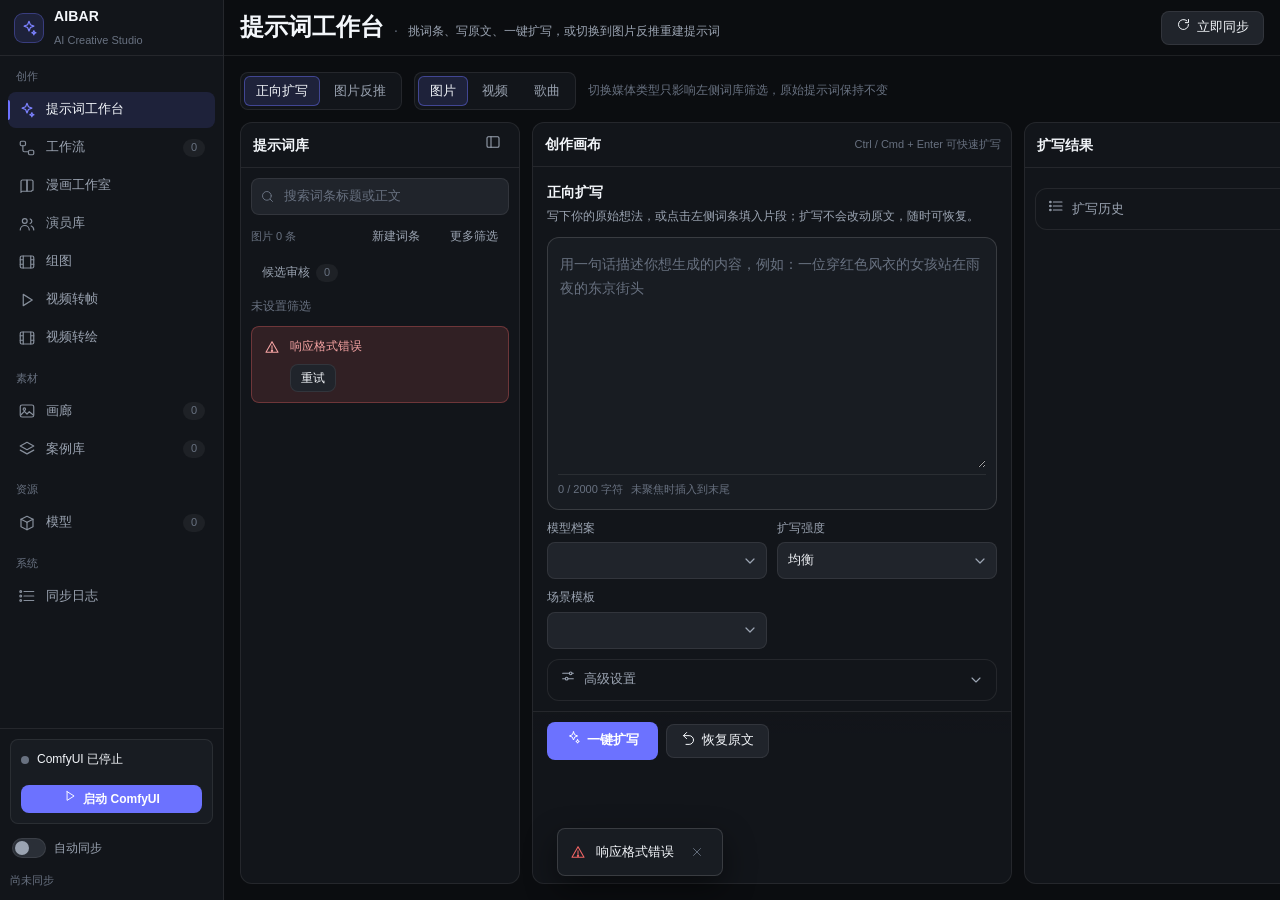
==== static/index.html @ 6382dc85 "初始化 AIBARUP 版本库 Flask + SQLite + 原生前端（无构建步骤）的本地 AI 工作流站点。 含 M1-M4 同步、M6/M7 提示词库、M9-M11 图片反推、M12 漫画工作" ====
<!DOCTYPE html>
<html lang="zh-CN">
<head>
  <meta charset="utf-8">
  <meta name="viewport" content="width=device-width, initial-scale=1, viewport-fit=cover">
  <meta name="color-scheme" content="dark">
  <meta name="description" content="AIBAR · 本地 AI 创作中枢：提示词工作台、图片反推、工作流与画廊归档。">
  <title>提示词工作台 · AIBAR</title>
  <link rel="stylesheet" href="/static/css/tokens.css">
  <link rel="stylesheet" href="/static/css/base.css">
  <link rel="stylesheet" href="/static/css/components.css">
  <link rel="stylesheet" href="/static/css/layout.css">
  <link rel="stylesheet" href="/static/css/pages.css">
</head>
<body>
<a class="skip-link" href="#workspace">跳到主内容</a>

<div class="app">
  <!-- ============================================================
       左侧导航（224px，固定、占满高度）
       ============================================================ -->
  <aside class="sidebar" id="sidebar" aria-label="主导航">
    <div class="sidebar-brand">
      <span class="brand-mark" data-icon="sparkles" data-icon-size="18"></span>
      <span>
        <span class="brand-name">AIBAR</span><br>
        <span class="brand-sub">AI Creative Studio</span>
      </span>
    </div>

    <nav class="sidebar-nav" aria-label="页面导航">
      <div class="nav-group">
        <div class="nav-group-title" id="nav-group-create">创作</div>
        <div class="nav-group-items" role="list" aria-labelledby="nav-group-create">
          <button type="button" class="nav-item" data-tab="studio">
            <span class="nav-icon" data-icon="sparkles" data-icon-size="18"></span>
            <span class="nav-label">提示词工作台</span>
          </button>
          <button type="button" class="nav-item" data-tab="workflows">
            <span class="nav-icon" data-icon="workflow" data-icon-size="18"></span>
            <span class="nav-label">工作流</span>
            <span class="badge badge-count">0</span>
          </button>
          <button type="button" class="nav-item" data-tab="comic">
            <span class="nav-icon" data-icon="book" data-icon-size="18"></span>
            <span class="nav-label">漫画工作室</span>
          </button>
          <button type="button" class="nav-item" data-tab="actors">
            <span class="nav-icon" data-icon="users" data-icon-size="18"></span>
            <span class="nav-label">演员库</span>
          </button>
          <button type="button" class="nav-item" data-tab="groups">
            <span class="nav-icon" data-icon="film" data-icon-size="18"></span>
            <span class="nav-label">组图</span>
          </button>
          <button type="button" class="nav-item" data-tab="video">
            <span class="nav-icon" data-icon="play" data-icon-size="18"></span>
            <span class="nav-label">视频转帧</span>
          </button>
          <button type="button" class="nav-item" data-tab="videopaint">
            <span class="nav-icon" data-icon="film" data-icon-size="18"></span>
            <span class="nav-label">视频转绘</span>
          </button>
        </div>
      </div>

      <div class="nav-group">
        <div class="nav-group-title" id="nav-group-assets">素材</div>
        <div class="nav-group-items" role="list" aria-labelledby="nav-group-assets">
          <button type="button" class="nav-item" data-tab="gallery">
            <span class="nav-icon" data-icon="image" data-icon-size="18"></span>
            <span class="nav-label">画廊</span>
            <span class="badge badge-count">0</span>
          </button>
          <button type="button" class="nav-item" data-tab="cases">
            <span class="nav-icon" data-icon="layers" data-icon-size="18"></span>
            <span class="nav-label">案例库</span>
            <span class="badge badge-count">0</span>
          </button>
        </div>
      </div>

      <div class="nav-group">
        <div class="nav-group-title" id="nav-group-res">资源</div>
        <div class="nav-group-items" role="list" aria-labelledby="nav-group-res">
          <button type="button" class="nav-item" data-tab="models">
            <span class="nav-icon" data-icon="cube" data-icon-size="18"></span>
            <span class="nav-label">模型</span>
            <span class="badge badge-count">0</span>
          </button>
        </div>
      </div>

      <div class="nav-group">
        <div class="nav-group-title" id="nav-group-sys">系统</div>
        <div class="nav-group-items" role="list" aria-labelledby="nav-group-sys">
          <button type="button" class="nav-item" data-tab="logs">
            <span class="nav-icon" data-icon="list" data-icon-size="18"></span>
            <span class="nav-label">同步日志</span>
          </button>
        </div>
      </div>
    </nav>

    <div class="sidebar-foot">
      <div class="comfy-card">
        <div class="comfy-row">
          <span id="comfy-dot" class="status-dot is-off" aria-hidden="true"></span>
          <span id="comfy-text" class="status-text">ComfyUI 已停止</span>
        </div>
        <div id="comfy-host" class="text-tertiary"></div>
        <button id="btn-comfy-start" type="button" class="btn btn-primary btn-block btn-sm comfy-start">
          <span data-icon="play" data-icon-size="14"></span><span>启动 ComfyUI</span>
        </button>
      </div>
      <div class="sync-row">
        <label class="switch">
          <input id="auto-sync" type="checkbox">
          <span class="switch-track" aria-hidden="true"></span>
          <span>自动同步</span>
        </label>
      </div>
      <div id="last-sync" class="sync-meta">尚未同步</div>
    </div>
  </aside>

  <div class="sidebar-scrim" id="sidebar-scrim" aria-hidden="true"></div>

  <!-- ============================================================
       主区：顶部上下文栏 + 工作区
       ============================================================ -->
  <div class="app-main">
    <header class="topbar">
      <button id="btn-nav-toggle" type="button" class="icon-btn topbar-menu" aria-label="打开导航" aria-expanded="false" aria-controls="sidebar">
        <span data-icon="menu" data-icon-size="18"></span>
      </button>
      <div class="topbar-text">
        <h1 class="topbar-title" id="page-title">提示词工作台</h1>
        <span class="topbar-sep" aria-hidden="true">·</span>
        <p class="topbar-desc" id="page-desc">挑词条、写原文、一键扩写，或切换到图片反推重建提示词</p>
      </div>
      <div class="topbar-actions">
        <div id="topbar-actions" class="topbar-actions"></div>
        <button id="btn-sync-now" type="button" class="btn btn-secondary">
          <span data-icon="refresh" data-icon-size="15"></span><span class="btn-label">立即同步</span>
        </button>
      </div>
    </header>

    <main class="workspace" id="workspace">

      <!-- ========================================================
           提示词工作台（M8.5 / M9.3）
           ======================================================== -->
      <section class="panel" data-panel="studio" aria-label="提示词工作台">
        <div class="panel-inner">
          <div class="studio">
            <div class="studio-top">
              <div class="seg" id="seg-mode" role="tablist" aria-label="创作模式">
                <button type="button" class="seg-opt is-active" data-mode="expand" role="tab" aria-checked="true">正向扩写</button>
                <button type="button" class="seg-opt" data-mode="reverse" role="tab" aria-checked="false">图片反推</button>
              </div>
              <div class="seg" id="seg-media" role="tablist" aria-label="媒体类型">
                <button type="button" class="seg-opt is-active" data-media="image" role="tab" aria-checked="true">图片</button>
                <button type="button" class="seg-opt" data-media="video" role="tab" aria-checked="false">视频</button>
                <button type="button" class="seg-opt" data-media="music" role="tab" aria-checked="false">歌曲</button>
              </div>
              <span class="studio-hint">切换媒体类型只影响左侧词库筛选，原始提示词保持不变</span>
              <span class="spacer"></span>
              <div class="studio-access">
                <button id="btn-open-library" type="button" class="btn btn-secondary btn-sm access-library">
                  <span data-icon="panelLeft" data-icon-size="14"></span><span>词库</span>
                </button>
                <button id="btn-open-result" type="button" class="btn btn-secondary btn-sm access-result">
                  <span data-icon="panelRight" data-icon-size="14"></span><span>结果</span>
                </button>
              </div>
            </div>

            <div class="studio-body" id="studio-body">

              <!-- ------------------------------------------------ 左：提示词库 -->
              <aside class="studio-col studio-lib" id="studio-lib" aria-label="提示词库">
                <div class="col-head">
                  <span class="col-title">提示词库</span>
                  <span class="grow"></span>
                  <button id="btn-lib-collapse" type="button" class="icon-btn" aria-label="折叠词库" aria-expanded="true" aria-controls="studio-lib">
                    <span data-icon="panelLeft" data-icon-size="16"></span>
                  </button>
                  <button id="btn-lib-close" type="button" class="icon-btn rail-close" aria-label="关闭词库抽屉">
                    <span data-icon="close" data-icon-size="16"></span>
                  </button>
                </div>
                <div class="rail">
                  <button id="btn-lib-expand" type="button" class="icon-btn" aria-label="展开词库">
                    <span data-icon="panelLeft" data-icon-size="16"></span>
                  </button>
                  <span class="rail-text">提示词库</span>
                </div>
                <div class="col-body">
                  <div id="lib-view-main" class="view">
                    <div class="lib-search-row">
                      <div class="search">
                        <span class="search-icon" data-icon="search" data-icon-size="15"></span>
                        <input id="lib-search" class="input" type="search" placeholder="搜索词条标题或正文" aria-label="搜索提示词词条">
                      </div>
                      <div class="lib-meta-row">
                        <span id="lib-count" class="col-sub">图片 0 条</span>
                        <span class="grow"></span>
                        <button id="btn-lib-new" type="button" class="btn btn-ghost btn-sm" aria-label="新建词条">新建词条</button>
                        <button id="lib-filters-toggle" type="button" class="btn btn-ghost btn-sm" aria-expanded="false" aria-controls="lib-filters-panel">更多筛选</button>
                        <button id="btn-candidates" type="button" class="btn btn-ghost btn-sm">
                          <span>候选审核</span><span id="lib-candidate-count" class="badge badge-count">0</span>
                        </button>
                      </div>
                    </div>

                    <div id="lib-chips" class="chip-row"></div>

                    <div id="lib-filters-panel" class="filter-grid" hidden>
                      <label class="field">
                        <span class="field-label">维度</span>
                        <select id="lib-f-dimension" class="select"></select>
                      </label>
                      <label class="field">
                        <span class="field-label">子类</span>
                        <select id="lib-f-subcategory" class="select"></select>
                      </label>
                      <label class="field">
                        <span class="field-label">模型档案</span>
                        <select id="lib-f-profile" class="select"></select>
                      </label>
                      <label class="field">
                        <span class="field-label">排序</span>
                        <select id="lib-f-sort" class="select"></select>
                      </label>
                      <label class="field">
                        <span class="field-label">来源</span>
                        <select id="lib-f-source" class="select"></select>
                      </label>
                      <label class="field">
                        <span class="field-label">标签</span>
                        <select id="lib-f-tag" class="select"></select>
                      </label>
                      <label class="switch">
                        <input id="lib-favorite" type="checkbox">
                        <span class="switch-track" aria-hidden="true"></span>
                        <span>仅看收藏</span>
                      </label>
                    </div>

                    <div id="lib-list" class="entry-list"></div>
                    <div id="lib-pager" class="pager"></div>
                  </div>

                  <div id="lib-view-candidates" class="view" hidden>
                    <div class="lib-meta-row">
                      <button id="btn-cand-back" type="button" class="btn btn-ghost btn-sm">返回词库</button>
                      <span class="col-sub">待确认候选片段，可批准入库或拒绝</span>
                    </div>
                    <div id="lib-cand-list" class="entry-list"></div>
                    <div id="lib-cand-pager" class="pager"></div>
                  </div>
                </div>
              </aside>

              <!-- ------------------------------------------------ 中：创作画布 -->
              <div class="studio-canvas">
                <div class="col-head">
                  <span class="col-title">创作画布</span>
                  <span class="grow"></span>
                  <span class="col-sub">Ctrl / Cmd + Enter 可快速扩写</span>
                </div>
                <div class="canvas-body">

                  <!-- 正向扩写 -->
                  <div id="view-expand" class="view">
                    <div class="canvas-guide">
                      <span class="guide-title">正向扩写</span>
                      <span class="guide-desc">写下你的原始想法，或点击左侧词条填入片段；扩写不会改动原文，随时可恢复。</span>
                    </div>

                    <div class="prompt-canvas" id="prompt-canvas">
                      <label class="sr-only" for="prompt-input">原始提示词</label>
                      <textarea id="prompt-input" class="textarea" rows="8" maxlength="2000"
                        placeholder="用一句话描述你想生成的内容，例如：一位穿红色风衣的女孩站在雨夜的东京街头"></textarea>
                      <div class="canvas-meta">
                        <span id="prompt-count">0 / 2000 字符</span>
                        <span id="prompt-caret">未聚焦时插入到末尾</span>
                        <span class="grow"></span>
                      </div>
                    </div>

                    <div class="options-basic">
                      <label class="field">
                        <span class="field-label">模型档案</span>
                        <select id="opt-profile" class="select"></select>
                      </label>
                      <label class="field">
                        <span class="field-label">扩写强度</span>
                        <select id="opt-intensity" class="select"></select>
                      </label>
                      <label class="field">
                        <span class="field-label">场景模板</span>
                        <select id="opt-template" class="select"></select>
                      </label>
                    </div>

                    <div class="disclosure">
                      <button id="adv-toggle" type="button" class="disclosure-trigger" aria-expanded="false" aria-controls="adv-panel">
                        <span data-icon="sliders" data-icon-size="16"></span>
                        <span>高级设置</span>
                        <span class="caret" data-icon="chevronDown" data-icon-size="16"></span>
                      </button>
                      <div id="adv-panel" class="disclosure-body" hidden>
                        <label class="field">
                          <span class="field-label">目标工作流</span>
                          <select id="opt-workflow" class="select"></select>
                        </label>
                        <p class="text-tertiary">目标工作流只用于「应用到工作流模板」，不参与扩写计算。</p>
                      </div>
                    </div>

                    <div class="action-bar">
                      <button id="btn-expand" type="button" class="btn btn-primary">
                        <span data-icon="sparkles" data-icon-size="15"></span><span>一键扩写</span>
                      </button>
                      <button id="btn-restore" type="button" class="btn btn-secondary">
                        <span data-icon="undo" data-icon-size="15"></span><span>恢复原文</span>
                      </button>
                      <span class="grow"></span>
                      <span id="context-actions" class="result-actions" hidden>
                        <button id="btn-apply-workflow" type="button" class="btn btn-ghost btn-sm">应用到工作流模板</button>
                        <button id="btn-launch" type="button" class="btn btn-ghost btn-sm">使用此提示词启动</button>
                        <button id="btn-save-history" type="button" class="btn btn-ghost btn-sm">保存历史</button>
                      </span>
                    </div>
                  </div>

                  <!-- 图片反推（M9.3） -->
                  <div id="view-reverse" class="view" hidden>
                    <div class="rev-steps seg" id="rev-steps" role="tablist" aria-label="反推步骤">
                      <button type="button" class="seg-opt is-active" data-step="source" role="tab" aria-selected="true">图片</button>
                      <button type="button" class="seg-opt" data-step="settings" role="tab" aria-selected="false">设置</button>
                      <button type="button" class="seg-opt" data-step="result" role="tab" aria-selected="false">结果</button>
                    </div>

                    <div class="reverse">
                      <section class="reverse-col" id="rev-col-source" aria-label="素材与预览">
                        <div class="col-head">
                          <span class="col-title">素材与预览</span>
                          <span class="grow"></span>
                          <button id="btn-rev-clear" type="button" class="btn btn-ghost btn-sm" hidden>更换图片</button>
                        </div>
                        <div class="col-body">
                          <div id="rev-drop" class="rev-drop" tabindex="0" role="button" aria-label="选择或拖入待反推的图片">
                            <span data-icon="upload" data-icon-size="20"></span>
                            <span>把图片拖到这里</span>
                            <span class="text-tertiary">支持 png / jpg / webp，单张 ≤ 20MB</span>
                            <div class="rev-drop-actions">
                              <button id="btn-rev-choose" type="button" class="btn btn-secondary btn-sm">选择图片</button>
                              <button id="btn-rev-paste" type="button" class="btn btn-ghost btn-sm">粘贴图片</button>
                            </div>
                            <input id="rev-file" class="sr-only" type="file" accept="image/png,image/jpeg,image/webp">
                          </div>
                          <div id="rev-preview-wrap" class="rev-preview" hidden>
                            <img id="rev-preview" class="rev-preview-img" alt="待反推图片预览">
                            <dl id="rev-meta" class="rev-meta"></dl>
                            <div id="rev-source-note" class="callout callout-info"></div>
                          </div>
                        </div>
                      </section>

                      <section class="reverse-col" id="rev-col-settings" aria-label="分析设置">
                        <div class="col-head">
                          <span class="col-title">分析设置</span>
                        </div>
                        <div class="col-body">
                          <div class="filter-grid">
                            <label class="field">
                              <span class="field-label">分析来源</span>
                              <select id="rev-source-mode" class="select"></select>
                            </label>
                            <label class="field">
                              <span class="field-label">目标模型档案</span>
                              <select id="rev-profile" class="select"></select>
                            </label>
                            <label class="field">
                              <span class="field-label">分析精度</span>
                              <select id="rev-precision" class="select"></select>
                            </label>
                            <label class="field">
                              <span class="field-label">视觉 Provider</span>
                              <select id="rev-provider" class="select"></select>
                            </label>
                            <div class="control-row">
                              <button id="btn-manage-providers" type="button" class="btn btn-secondary btn-sm">
                                <span data-icon="cpu" data-icon-size="14"></span><span>管理 Provider</span>
                              </button>
                            </div>
                            <div id="rev-provider-note" class="callout callout-info"></div>
                          </div>
                          <div class="control-row">
                            <button id="btn-reverse-run" type="button" class="btn btn-primary" disabled>
                              <span data-icon="eye" data-icon-size="15"></span><span>开始反推</span>
                            </button>
                            <button id="btn-reverse-cancel" type="button" class="btn btn-secondary" hidden>取消</button>
                          </div>
                          <div id="rev-stages" class="stage-list" aria-label="分析阶段"></div>
                          <div id="rev-status" class="text-meta text-secondary" role="status" aria-live="polite"></div>
                        </div>
                      </section>

                      <section class="reverse-col reverse-col-results" id="rev-col-results" aria-label="结构化结果">
                        <div class="col-head">
                          <span class="col-title">结构化结果</span>
                        </div>
                        <div class="col-body">
                          <div id="rev-result-meta" class="rev-result-meta"></div>
                          <div id="rev-warnings"></div>
                          <div id="rev-sections" class="entry-list"></div>
                          <div class="rev-actions">
                            <button id="btn-rev-fill" type="button" class="btn btn-secondary btn-sm" disabled>填入原始提示词</button>
                            <button id="btn-rev-expand" type="button" class="btn btn-secondary btn-sm" disabled>继续扩写</button>
                            <button id="btn-rev-copy-pos" type="button" class="btn btn-ghost btn-sm" disabled>复制正向</button>
                            <button id="btn-rev-copy-neg" type="button" class="btn btn-ghost btn-sm" disabled>复制负向</button>
                            <button id="btn-rev-save" type="button" class="btn btn-ghost btn-sm" disabled>保存反推记录</button>
                          </div>
                          <div class="result-block">
                            <div class="result-block-head">
                              <span>反推历史</span>
                              <span class="grow"></span>
                              <button id="btn-rev-history-refresh" type="button" class="btn btn-ghost btn-sm">刷新</button>
                            </div>
                            <div id="rev-history-list" class="entry-list"></div>
                          </div>
                        </div>
                      </section>
                    </div>
                  </div>

                </div>
              </div>

              <!-- ------------------------------------------------ 右：扩写结果 -->
              <aside class="studio-col studio-result" id="studio-result" aria-label="扩写结果">
                <div class="col-head">
                  <span class="col-title">扩写结果</span>
                  <span class="grow"></span>
                  <button id="btn-result-collapse" type="button" class="icon-btn" aria-label="折叠结果区" aria-expanded="true" aria-controls="studio-result">
                    <span data-icon="panelRight" data-icon-size="16"></span>
                  </button>
                  <button id="btn-result-close" type="button" class="icon-btn rail-close" aria-label="关闭结果抽屉">
                    <span data-icon="close" data-icon-size="16"></span>
                  </button>
                </div>
                <div class="rail">
                  <button id="btn-result-expand" type="button" class="icon-btn" aria-label="展开结果区">
                    <span data-icon="panelRight" data-icon-size="16"></span>
                  </button>
                  <span class="rail-text">扩写结果</span>
                </div>
                <div class="col-body">
                  <div id="result-body" class="view"></div>
                  <div class="disclosure">
                    <button id="history-toggle" type="button" class="disclosure-trigger" aria-expanded="false" aria-controls="history-panel">
                      <span data-icon="list" data-icon-size="16"></span>
                      <span>扩写历史</span>
                      <span class="caret" data-icon="chevronDown" data-icon-size="16"></span>
                    </button>
                    <div id="history-panel" class="disclosure-body" hidden>
                      <div id="history-list" class="entry-list"></div>
                    </div>
                  </div>
                </div>
              </aside>

            </div>
          </div>
        </div>
      </section>

      <!-- ========================================================
           工作流
           ======================================================== -->
      <section class="panel" data-panel="workflows" hidden aria-label="工作流">
        <div class="panel-inner">
          <div class="page-toolbar">
            <div class="search">
              <span class="search-icon" data-icon="search" data-icon-size="15"></span>
              <input id="wf-search" class="input" type="search" placeholder="搜索工作流名称、节点类型或提示词" aria-label="搜索工作流">
            </div>
            <span class="grow"></span>
            <button id="btn-wf-pose" type="button" class="btn btn-secondary btn-sm" title="生成 SDXL + ControlNet-Union openpose 工作流">
              <span data-icon="workflow" data-icon-size="14"></span><span>生成姿势工作流</span>
            </button>
          </div>
          <div id="wf-grid" class="card-grid"></div>
          <div id="wf-pager" class="pager"></div>
        </div>
      </section>

      <!-- ========================================================
           漫画工作室（M12）
           ======================================================== -->
      <section class="panel" data-panel="comic" hidden aria-label="漫画工作室">
        <div class="panel-inner">
          <div id="comic-root"></div>
        </div>
      </section>

      <!-- ========================================================
           演员库（M13）
           ======================================================== -->
      <section class="panel" data-panel="actors" hidden aria-label="演员库">
        <div class="panel-inner">
          <div id="actors-root"></div>
        </div>
      </section>

      <!-- ========================================================
           组图（M14）
           ======================================================== -->
      <section class="panel" data-panel="groups" hidden aria-label="组图">
        <div class="panel-inner">
          <div id="groups-root"></div>
        </div>
      </section>

      <!-- ========================================================
           视频转帧（M15）：视频 → 序列帧 / GIF
           ======================================================== -->
      <section class="panel" data-panel="video" hidden aria-label="视频转帧">
        <div class="panel-inner">
          <div id="video-root"></div>
        </div>
      </section>

      <!-- ========================================================
           视频转绘（M16）：视频 → 逐帧提姿态 → 参考图锁脸重绘 → 组图 + 无背景序列帧
           ======================================================== -->
      <section class="panel" data-panel="videopaint" hidden aria-label="视频转绘">
        <div class="panel-inner">
          <div id="vp-root"></div>
        </div>
      </section>

      <!-- ========================================================
           画廊
           ======================================================== -->
      <section class="panel" data-panel="gallery" hidden aria-label="画廊">
        <div class="panel-inner">
          <div class="page-toolbar">
            <div class="search">
              <span class="search-icon" data-icon="search" data-icon-size="15"></span>
              <input id="gal-search" class="input" type="search" placeholder="搜索文件名、提示词或关联工作流" aria-label="搜索图库">
            </div>
            <span class="grow"></span>
            <span id="gal-total" class="text-tertiary">共 0 张</span>
          </div>
          <div id="gal-grid" class="gal-grid"></div>
          <div class="control-row">
            <button id="btn-gal-more" type="button" class="btn btn-secondary" hidden>加载更多</button>
          </div>
        </div>
      </section>

      <!-- ========================================================
           案例库
           ======================================================== -->
      <section class="panel" data-panel="cases" hidden aria-label="案例库">
        <div class="panel-inner">
          <div class="page-toolbar">
            <div id="case-styles" class="style-chips"></div>
          </div>
          <div id="case-grid"></div>
          <div id="case-pager" class="pager"></div>
        </div>
      </section>

      <!-- ========================================================
           模型
           ======================================================== -->
      <section class="panel" data-panel="models" hidden aria-label="模型">
        <div class="panel-inner">
          <div class="page-toolbar">
            <div class="search">
              <span class="search-icon" data-icon="search" data-icon-size="15"></span>
              <input id="model-search" class="input" type="search" placeholder="搜索模型名称或路径" aria-label="搜索模型">
            </div>
            <span class="grow"></span>
            <span id="models-total" class="text-tertiary">共 0 个模型</span>
          </div>
          <div class="table-wrap">
            <table class="data">
              <thead>
                <tr>
                  <th scope="col">名称</th>
                  <th scope="col">类型</th>
                  <th scope="col">路径</th>
                  <th scope="col">大小</th>
                </tr>
              </thead>
              <tbody id="models-body"></tbody>
            </table>
          </div>
        </div>
      </section>

      <!-- ========================================================
           同步日志
           ======================================================== -->
      <section class="panel" data-panel="logs" hidden aria-label="同步日志">
        <div class="panel-inner">
          <div class="page-toolbar">
            <label class="field">
              <span class="field-label">显示条数</span>
              <select id="log-limit" class="select">
                <option value="50">最近 50 条</option>
                <option value="100">最近 100 条</option>
                <option value="200">最近 200 条</option>
              </select>
            </label>
            <span class="grow"></span>
          </div>
          <div id="log-list" class="log-list"></div>
        </div>
      </section>

    </main>
  </div>
</div>

<div id="toast-region" class="toast-region" role="region" aria-live="polite" aria-label="通知"></div>

<!-- 普通脚本按依赖顺序加载：不使用 ES module、不引入任何 CDN 或 npm 包 -->
<script src="/static/js/icons.js"></script>
<script src="/static/js/api.js"></script>
<script src="/static/js/ui.js"></script>
<script src="/static/js/library.js"></script>
<script src="/static/js/studio.js"></script>
<script src="/static/js/reverse.js"></script>
<script src="/static/js/pages.js"></script>
<script src="/static/js/comic.js"></script>
<script src="/static/js/actors.js"></script>
<script src="/static/js/player.js"></script>
<script src="/static/js/groups.js"></script>
<script src="/static/js/video.js"></script>
<script src="/static/js/videopaint.js"></script>
<script src="/static/js/app.js"></script>
</body>
</html>
---- static/css/tokens.css ----
/* ============================================================
   AIBAR · 设计令牌（PRD M8.2）
   所有颜色、圆角、动效与字号集中在此，组件层禁止硬编码色值。
   ============================================================ */

:root {
  /* ---- 背景层级：canvas < surface < elevated < interactive ---- */
  --color-bg-canvas: #0B0D10;
  --color-bg-surface: #12151A;
  --color-bg-elevated: #181C22;
  --color-bg-interactive: #20242B;

  /* ---- 文字 ---- */
  --color-text-primary: #F4F7FB;
  --color-text-secondary: #9BA4B2;
  --color-text-tertiary: #687180;

  /* ---- 描边 ---- */
  --color-border-default: rgba(255, 255, 255, .08);
  --color-border-strong: rgba(255, 255, 255, .14);

  /* ---- 品牌（全站唯一普通强调色）---- */
  --color-brand-primary: #6C72FF;
  --color-brand-hover: #7C82FF;
  --color-brand-soft: rgba(108, 114, 255, .14);

  /* ---- 语义状态：仅用于成功 / 警告 / 错误 ---- */
  --color-state-success: #39C982;
  --color-state-warning: #F2B84B;
  --color-state-error: #F06464;

  /* 状态色的低饱和底色（用于 Badge / 提示条，避免大面积刺眼色块） */
  --color-state-success-soft: rgba(57, 201, 130, .14);
  --color-state-warning-soft: rgba(242, 184, 75, .14);
  --color-state-error-soft: rgba(240, 100, 100, .14);

  /* ---- 圆角：外层必须大于内层 ---- */
  --radius-control: 8px;
  --radius-card: 12px;
  --radius-modal: 16px;
  --radius-pill: 999px;

  /* ---- 动效 ---- */
  --motion-fast: 150ms;
  --motion-normal: 220ms;
  --ease-out: cubic-bezier(.22, .61, .36, 1);

  /* ---- 字体 ---- */
  --font-sans: Inter, -apple-system, "SF Pro Text", "PingFang SC", "Segoe UI", "Microsoft YaHei", sans-serif;
  --font-mono: ui-monospace, SFMono-Regular, "SF Mono", Menlo, Consolas, monospace;

  /* ---- 字号（中文层级不使用全大写或过大字距）---- */
  --text-page: clamp(24px, 1.6vw, 28px);   /* 页面标题 24–28 / 600 */
  --text-section: 15px;                     /* 区块标题 14–16 / 600 */
  --text-section-sm: 14px;
  --text-body: 14px;                        /* 正文 13–14 */
  --text-body-sm: 13px;
  --text-meta: 12px;                        /* 辅助 11–12 */
  --text-meta-sm: 11px;

  --weight-normal: 400;
  --weight-medium: 500;
  --weight-semibold: 600;

  /* ---- 间距 ---- */
  --space-1: 4px;
  --space-2: 8px;
  --space-3: 12px;
  --space-4: 16px;
  --space-5: 20px;
  --space-6: 24px;
  --space-8: 32px;

  /* ---- 阴影：只用于弹层 / 悬浮菜单 ---- */
  --shadow-overlay: 0 24px 64px rgba(0, 0, 0, .62);
  --shadow-menu: 0 12px 32px rgba(0, 0, 0, .48);

  /* ---- 布局尺寸 ---- */
  --sidebar-w: 224px;
  --topbar-h: 56px;
  --content-max: 1680px;

  /* ---- 焦点环：品牌色外环，禁止 outline:none 无替代 ---- */
  --focus-ring: 0 0 0 2px var(--color-bg-canvas), 0 0 0 4px rgba(108, 114, 255, .6);
  --focus-ring-inset: inset 0 0 0 1px rgba(108, 114, 255, .7);

  /* ---- 层级 ---- */
  --z-sticky: 20;
  --z-drawer: 60;
  --z-modal: 70;
  --z-toast: 80;

  color-scheme: dark;
}
---- static/css/base.css ----
/* ============================================================
   AIBAR · 基础层：reset / 排版 / 滚动条 / 焦点环
   ============================================================ */

*,
*::before,
*::after {
  box-sizing: border-box;
}

html,
body {
  height: 100%;
}

body {
  margin: 0;
  background: var(--color-bg-canvas);
  color: var(--color-text-primary);
  font-family: var(--font-sans);
  font-size: var(--text-body);
  line-height: 1.6;
  -webkit-font-smoothing: antialiased;
  text-rendering: optimizeLegibility;
  overflow: hidden; /* 应用框架自身管理滚动，主工作区内部滚动 */
}

h1, h2, h3, h4, p, figure, blockquote {
  margin: 0;
}

h1, h2, h3, h4 {
  font-weight: var(--weight-semibold);
  line-height: 1.35;
  letter-spacing: 0;
  text-transform: none;
}

ul, ol {
  margin: 0;
  padding: 0;
  list-style: none;
}

button, input, select, textarea {
  font: inherit;
  color: inherit;
}

/* 组件层普遍声明了 display，需显式保证 hidden 属性生效 */
[hidden] {
  display: none !important;
}

button {
  cursor: pointer;
  background: none;
  border: 0;
  padding: 0;
}

a {
  color: var(--color-brand-hover);
  text-decoration: none;
}

a:hover {
  text-decoration: underline;
}

img {
  display: block;
  max-width: 100%;
  /* 全站图像保持自身色彩，不叠加品牌滤镜 */
  filter: none;
}

code, pre, .mono {
  font-family: var(--font-mono);
  font-size: var(--text-meta);
}

hr {
  border: 0;
  border-top: 1px solid var(--color-border-default);
  margin: var(--space-4) 0;
}

/* ------------------------------------------------------------ 排版工具类 */

.text-page {
  font-size: var(--text-page);
  font-weight: var(--weight-semibold);
}

.text-section {
  font-size: var(--text-section);
  font-weight: var(--weight-semibold);
}

.text-body {
  font-size: var(--text-body);
}

.text-sm {
  font-size: var(--text-body-sm);
}

.text-meta {
  font-size: var(--text-meta);
  color: var(--color-text-secondary);
}

.text-tertiary {
  font-size: var(--text-meta);
  color: var(--color-text-tertiary);
}

.text-secondary {
  color: var(--color-text-secondary);
}

.clamp-1,
.clamp-2,
.clamp-3 {
  display: -webkit-box;
  -webkit-box-orient: vertical;
  overflow: hidden;
  text-overflow: ellipsis;  /* webkit-line-clamp 不加这一行就不显示 "..." */
}

.clamp-1 { -webkit-line-clamp: 1; }
.clamp-2 { -webkit-line-clamp: 2; }
.clamp-3 { -webkit-line-clamp: 3; }

.break-any {
  overflow-wrap: anywhere;
  word-break: break-word;
}

/* 弹性占位：把同一行内剩余的可用空间推给相邻元素 */
.grow {
  flex: 1;
  min-width: 0;
}

/* ------------------------------------------------------------ 焦点与跳过链接 */

:focus {
  outline: none;
}

:focus-visible {
  outline: none;
  box-shadow: var(--focus-ring);
  border-radius: var(--radius-control);
}

.skip-link {
  position: fixed;
  top: 8px;
  left: 8px;
  z-index: 100;
  transform: translateY(-200%);
  background: var(--color-bg-elevated);
  border: 1px solid var(--color-border-strong);
  border-radius: var(--radius-control);
  padding: 8px 14px;
  font-size: var(--text-meta);
  transition: transform var(--motion-fast) var(--ease-out);
}

.skip-link:focus-visible {
  transform: translateY(0);
  box-shadow: var(--focus-ring);
}

.sr-only {
  position: absolute;
  width: 1px;
  height: 1px;
  padding: 0;
  margin: -1px;
  overflow: hidden;
  clip: rect(0 0 0 0);
  white-space: nowrap;
  border: 0;
}

/* ------------------------------------------------------------ 滚动条（深色统一） */

* {
  scrollbar-width: thin;
  scrollbar-color: rgba(255, 255, 255, .16) transparent;
}

::-webkit-scrollbar {
  width: 10px;
  height: 10px;
}

::-webkit-scrollbar-track {
  background: transparent;
}

::-webkit-scrollbar-thumb {
  background: rgba(255, 255, 255, .14);
  border: 2px solid transparent;
  background-clip: padding-box;
  border-radius: var(--radius-pill);
}

::-webkit-scrollbar-thumb:hover {
  background: rgba(255, 255, 255, .24);
  background-clip: padding-box;
}

::selection {
  background: rgba(108, 114, 255, .32);
  color: var(--color-text-primary);
}

/* ------------------------------------------------------------ 降低动效偏好 */

@media (prefers-reduced-motion: reduce) {
  *,
  *::before,
  *::after {
    animation-duration: .001ms !important;
    animation-iteration-count: 1 !important;
    transition-duration: .001ms !important;
    scroll-behavior: auto !important;
  }
}
---- static/css/components.css ----
/* ============================================================
   AIBAR · 基础组件（PRD M8.4）
   按钮 / 输入 / 选择 / 分段控件 / Badge / Chip / Toast /
   Modal / Drawer / 骨架屏 / 空状态 / 提示条 / 开关
   每个可交互组件都具备 default / hover / active / focus-visible /
   disabled / loading 六态。
   ============================================================ */

/* ------------------------------------------------------------ 按钮 */

.btn {
  display: inline-flex;
  align-items: center;
  justify-content: center;
  gap: 6px;
  min-height: 34px;
  padding: 0 14px;
  border-radius: var(--radius-control);
  border: 1px solid transparent;
  background: var(--color-bg-interactive);
  color: var(--color-text-primary);
  font-size: var(--text-body-sm);
  font-weight: var(--weight-medium);
  white-space: nowrap;
  transition: background var(--motion-fast) var(--ease-out),
              border-color var(--motion-fast) var(--ease-out),
              color var(--motion-fast) var(--ease-out),
              transform var(--motion-fast) var(--ease-out);
}

.btn:hover:not(:disabled) {
  background: #262B33;
}

.btn:active:not(:disabled) {
  transform: translateY(1px);
  background: #1B1F26;
}

.btn:focus-visible {
  box-shadow: var(--focus-ring);
}

.btn:disabled,
.btn[aria-disabled="true"] {
  opacity: .45;
  cursor: not-allowed;
}

.btn .icon {
  flex: none;
}

/* 主按钮：全站唯一强调色，同一主任务区最多一个 */
.btn-primary {
  background: var(--color-brand-primary);
  color: #fff;
  min-height: 38px;
  padding: 0 18px;
  font-weight: var(--weight-semibold);
}

.btn-primary:hover:not(:disabled) {
  background: var(--color-brand-hover);
}

.btn-primary:active:not(:disabled) {
  background: #656BF0;
}

.btn-secondary {
  background: var(--color-bg-interactive);
  border-color: var(--color-border-default);
  color: var(--color-text-primary);
}

.btn-secondary:hover:not(:disabled) {
  background: #262B33;
  border-color: var(--color-border-strong);
}

.btn-ghost {
  background: transparent;
  color: var(--color-text-secondary);
}

.btn-ghost:hover:not(:disabled) {
  background: rgba(255, 255, 255, .05);
  color: var(--color-text-primary);
}

/* 危险操作视觉弱化：描边 + 文字色，hover 才出现语义红 */
.btn-danger {
  background: transparent;
  border-color: var(--color-border-default);
  color: var(--color-text-secondary);
}

.btn-danger:hover:not(:disabled) {
  border-color: rgba(240, 100, 100, .5);
  background: var(--color-state-error-soft);
  color: var(--color-state-error);
}

.btn-sm {
  min-height: 28px;
  padding: 0 10px;
  font-size: var(--text-meta);
}

.btn-block {
  width: 100%;
}

/* 图标按钮：纯图标必须有 aria-label（HTML 层保证） */
.icon-btn {
  display: inline-flex;
  align-items: center;
  justify-content: center;
  width: 32px;
  height: 32px;
  flex: none;
  border-radius: var(--radius-control);
  color: var(--color-text-secondary);
  border: 1px solid transparent;
  transition: background var(--motion-fast) var(--ease-out),
              color var(--motion-fast) var(--ease-out),
              opacity var(--motion-fast) var(--ease-out);
}

.icon-btn:hover:not(:disabled) {
  background: rgba(255, 255, 255, .06);
  color: var(--color-text-primary);
}

.icon-btn:active:not(:disabled) {
  background: rgba(255, 255, 255, .1);
}

.icon-btn:focus-visible {
  box-shadow: var(--focus-ring);
}

.icon-btn:disabled {
  opacity: .4;
  cursor: not-allowed;
}

.icon-btn.is-on {
  color: var(--color-brand-hover);
  background: var(--color-brand-soft);
}

.icon-btn-sm {
  width: 26px;
  height: 26px;
}

/* 加载态：保留文字宽度，避免布局跳变 */
.btn.is-loading,
.icon-btn.is-loading {
  position: relative;
  color: transparent !important;
  pointer-events: none;
}

.btn.is-loading::after,
.icon-btn.is-loading::after {
  content: "";
  position: absolute;
  inset: 0;
  margin: auto;
  width: 14px;
  height: 14px;
  border-radius: 50%;
  border: 2px solid rgba(244, 247, 251, .28);
  border-top-color: rgba(244, 247, 251, .9);
  animation: aibar-spin .7s linear infinite;
}

@keyframes aibar-spin {
  to { transform: rotate(360deg); }
}

/* ------------------------------------------------------------ 表单控件 */

.field {
  display: flex;
  flex-direction: column;
  gap: 6px;
  min-width: 0;
}

.field-label {
  font-size: var(--text-meta);
  font-weight: var(--weight-medium);
  color: var(--color-text-secondary);
}

.input,
.select,
.textarea {
  width: 100%;
  min-height: 34px;
  padding: 7px 10px;
  border-radius: var(--radius-control);
  background: var(--color-bg-interactive);
  border: 1px solid var(--color-border-default);
  color: var(--color-text-primary);
  font-size: var(--text-body-sm);
  transition: border-color var(--motion-fast) var(--ease-out),
              background var(--motion-fast) var(--ease-out),
              box-shadow var(--motion-fast) var(--ease-out);
}

.input::placeholder,
.textarea::placeholder {
  color: var(--color-text-tertiary);
}

.input:hover:not(:disabled),
.select:hover:not(:disabled),
.textarea:hover:not(:disabled) {
  border-color: var(--color-border-strong);
}

.input:focus,
.select:focus,
.textarea:focus {
  outline: none;
  border-color: var(--color-brand-primary);
  background: #23272F;
  box-shadow: 0 0 0 3px rgba(108, 114, 255, .18);
}

.input:disabled,
.select:disabled,
.textarea:disabled {
  opacity: .5;
  cursor: not-allowed;
}

.input.is-invalid,
.textarea.is-invalid,
.select.is-invalid {
  border-color: var(--color-state-error);
}

.textarea {
  resize: vertical;
  line-height: 1.7;
}

/* 自绘深色下拉：不依赖浏览器默认浅色外观 */
.select {
  appearance: none;
  -webkit-appearance: none;
  padding-right: 30px;
  background-image: url("data:image/svg+xml;utf8,<svg xmlns='http://www.w3.org/2000/svg' width='16' height='16' viewBox='0 0 24 24' fill='none' stroke='%239BA4B2' stroke-width='1.8' stroke-linecap='round' stroke-linejoin='round'><path d='M6 9l6 6 6-6'/></svg>");
  background-repeat: no-repeat;
  background-position: right 8px center;
  cursor: pointer;
}

.select option {
  background: var(--color-bg-elevated);
  color: var(--color-text-primary);
}

.select optgroup {
  background: var(--color-bg-elevated);
  color: var(--color-text-secondary);
}

.search {
  position: relative;
  display: flex;
  align-items: center;
  min-width: 0;
}

.search .input {
  padding-left: 32px;
}

.search .search-icon {
  position: absolute;
  left: 9px;
  color: var(--color-text-tertiary);
  pointer-events: none;
  display: flex;
}

/* 紧凑单行控件组 */
.control-row {
  display: flex;
  align-items: center;
  gap: var(--space-3);
  flex-wrap: wrap;
}

.control-row .field {
  min-width: 150px;
}

/* 开关 */
.switch {
  display: inline-flex;
  align-items: center;
  gap: 8px;
  min-height: 32px;
  cursor: pointer;
  font-size: var(--text-meta);
  color: var(--color-text-secondary);
}

.switch input {
  position: absolute;
  opacity: 0;
  width: 0;
  height: 0;
}

.switch-track {
  position: relative;
  width: 34px;
  height: 20px;
  flex: none;
  border-radius: var(--radius-pill);
  background: #2A2F37;
  border: 1px solid var(--color-border-default);
  transition: background var(--motion-fast) var(--ease-out);
}

.switch-track::after {
  content: "";
  position: absolute;
  top: 2px;
  left: 2px;
  width: 14px;
  height: 14px;
  border-radius: 50%;
  background: var(--color-text-secondary);
  transition: transform var(--motion-fast) var(--ease-out),
              background var(--motion-fast) var(--ease-out);
}

.switch input:checked + .switch-track {
  background: var(--color-brand-primary);
  border-color: transparent;
}

.switch input:checked + .switch-track::after {
  transform: translateX(14px);
  background: #fff;
}

.switch input:focus-visible + .switch-track {
  box-shadow: var(--focus-ring);
}

/* 分段控件（媒体类型 / 模式 / 步骤） */
.seg {
  display: inline-flex;
  padding: 3px;
  gap: 2px;
  background: var(--color-bg-surface);
  border: 1px solid var(--color-border-default);
  border-radius: var(--radius-control);
}

.seg-opt {
  display: inline-flex;
  align-items: center;
  gap: 6px;
  min-height: 30px;
  padding: 0 12px;
  border-radius: 6px;
  color: var(--color-text-secondary);
  font-size: var(--text-body-sm);
  font-weight: var(--weight-medium);
  transition: background var(--motion-fast) var(--ease-out),
              color var(--motion-fast) var(--ease-out);
}

.seg-opt:hover:not(.is-active) {
  color: var(--color-text-primary);
  background: rgba(255, 255, 255, .05);
}

.seg-opt:focus-visible {
  box-shadow: var(--focus-ring);
}

/* 选中态 = 柔和品牌底色 + 高对比文字，不是大面积实色 */
.seg-opt.is-active {
  background: var(--color-brand-soft);
  color: var(--color-text-primary);
  box-shadow: inset 0 0 0 1px rgba(108, 114, 255, .45);
}

.seg-opt[aria-disabled="true"],
.seg-opt:disabled {
  opacity: .4;
  cursor: not-allowed;
}

/* 折叠面板 */
.disclosure {
  border: 1px solid var(--color-border-default);
  border-radius: var(--radius-card);
  background: var(--color-bg-surface);
  overflow: hidden;
}

.disclosure-trigger {
  display: flex;
  align-items: center;
  gap: 8px;
  width: 100%;
  min-height: 40px;
  padding: 0 12px;
  color: var(--color-text-secondary);
  font-size: var(--text-body-sm);
  font-weight: var(--weight-medium);
  text-align: left;
  transition: background var(--motion-fast) var(--ease-out),
              color var(--motion-fast) var(--ease-out);
}

.disclosure-trigger:hover {
  background: rgba(255, 255, 255, .04);
  color: var(--color-text-primary);
}

.disclosure-trigger:focus-visible {
  box-shadow: var(--focus-ring-inset);
}

.disclosure-trigger .caret {
  margin-left: auto;
  display: flex;
  transition: transform var(--motion-normal) var(--ease-out);
}

.disclosure-trigger[aria-expanded="true"] .caret {
  transform: rotate(180deg);
}

.disclosure-body {
  padding: 12px;
  border-top: 1px solid var(--color-border-default);
  display: grid;
  gap: 12px;
}

.disclosure-body[hidden] {
  display: none;
}

/* ------------------------------------------------------------ Badge / Chip */

.badge {
  display: inline-flex;
  align-items: center;
  gap: 4px;
  height: 20px;
  padding: 0 8px;
  border-radius: var(--radius-pill);
  background: rgba(255, 255, 255, .06);
  border: 1px solid var(--color-border-default);
  color: var(--color-text-secondary);
  font-size: var(--text-meta-sm);
  font-weight: var(--weight-medium);
  white-space: nowrap;
}

.badge-brand {
  background: var(--color-brand-soft);
  border-color: rgba(108, 114, 255, .35);
  color: #B9BCFF;
}

.badge-success {
  background: var(--color-state-success-soft);
  border-color: rgba(57, 201, 130, .35);
  color: var(--color-state-success);
}

.badge-warning {
  background: var(--color-state-warning-soft);
  border-color: rgba(242, 184, 75, .35);
  color: var(--color-state-warning);
}

.badge-error {
  background: var(--color-state-error-soft);
  border-color: rgba(240, 100, 100, .35);
  color: var(--color-state-error);
}

/* 导航计数：低干扰数字 */
.badge-count {
  min-width: 22px;
  justify-content: center;
  padding: 0 6px;
  height: 18px;
  font-variant-numeric: tabular-nums;
  font-size: 11px;
  background: rgba(255, 255, 255, .05);
  border-color: transparent;
  color: var(--color-text-tertiary);
}

.chip-row {
  display: flex;
  flex-wrap: wrap;
  gap: 6px;
}

.chip {
  display: inline-flex;
  align-items: center;
  gap: 6px;
  max-width: 100%;
  min-height: 26px;
  padding: 0 4px 0 9px;
  border-radius: var(--radius-pill);
  background: var(--color-bg-interactive);
  border: 1px solid var(--color-border-default);
  color: var(--color-text-secondary);
  font-size: var(--text-meta-sm);
}

.chip-label {
  color: var(--color-text-tertiary);
}

.chip-value {
  color: var(--color-text-primary);
  overflow: hidden;
  text-overflow: ellipsis;
  white-space: nowrap;
  max-width: 140px;
}

.chip-remove {
  display: inline-flex;
  align-items: center;
  justify-content: center;
  width: 20px;
  height: 20px;
  flex: none;
  border-radius: 50%;
  color: var(--color-text-tertiary);
  transition: background var(--motion-fast) var(--ease-out),
              color var(--motion-fast) var(--ease-out);
}

.chip-remove:hover {
  background: rgba(255, 255, 255, .08);
  color: var(--color-text-primary);
}

.chip-remove:focus-visible {
  box-shadow: var(--focus-ring);
}

/* ------------------------------------------------------------ 提示条 / 空状态 / 骨架 */

.callout {
  display: flex;
  gap: 10px;
  padding: 10px 12px;
  border-radius: var(--radius-control);
  border: 1px solid var(--color-border-default);
  background: var(--color-bg-elevated);
  font-size: var(--text-meta);
  color: var(--color-text-secondary);
}

.callout .callout-icon {
  flex: none;
  display: flex;
  margin-top: 2px;
}

.callout-info {
  border-color: rgba(108, 114, 255, .3);
  background: var(--color-brand-soft);
  color: #C7CAFF;
}

.callout-warning {
  border-color: rgba(242, 184, 75, .3);
  background: var(--color-state-warning-soft);
  color: #F5D79A;
}

.callout-error {
  border-color: rgba(240, 100, 100, .32);
  background: var(--color-state-error-soft);
  color: #F5A3A3;
}

.callout-actions {
  display: flex;
  gap: 8px;
  margin-top: 8px;
  flex-wrap: wrap;
}

.empty {
  display: flex;
  flex-direction: column;
  align-items: center;
  gap: 10px;
  padding: 36px 20px;
  text-align: center;
  border: 1px dashed var(--color-border-strong);
  border-radius: var(--radius-card);
  background: var(--color-bg-surface);
}

.empty-icon {
  display: flex;
  align-items: center;
  justify-content: center;
  width: 40px;
  height: 40px;
  border-radius: 50%;
  background: var(--color-bg-interactive);
  color: var(--color-text-secondary);
}

.empty-title {
  font-size: var(--text-section-sm);
  font-weight: var(--weight-semibold);
}

.empty-desc {
  font-size: var(--text-meta);
  color: var(--color-text-secondary);
  max-width: 42ch;
}

.empty-actions {
  display: flex;
  gap: 8px;
  flex-wrap: wrap;
  justify-content: center;
}

.skeleton {
  border-radius: var(--radius-control);
  background: linear-gradient(90deg,
      rgba(255, 255, 255, .05) 25%,
      rgba(255, 255, 255, .1) 37%,
      rgba(255, 255, 255, .05) 63%);
  background-size: 400% 100%;
  animation: aibar-shimmer 1.4s ease-in-out infinite;
}

@keyframes aibar-shimmer {
  from { background-position: 100% 0; }
  to { background-position: 0 0; }
}

.skeleton-line {
  height: 12px;
  margin-bottom: 8px;
}

.skeleton-line:last-child { margin-bottom: 0; }

/* 局部加载：不整页遮罩 */
.loading-inline {
  display: flex;
  align-items: center;
  gap: 8px;
  padding: 12px;
  font-size: var(--text-meta);
  color: var(--color-text-secondary);
}

.spinner {
  width: 14px;
  height: 14px;
  flex: none;
  border-radius: 50%;
  border: 2px solid rgba(255, 255, 255, .18);
  border-top-color: var(--color-brand-hover);
  animation: aibar-spin .7s linear infinite;
}

/* ------------------------------------------------------------ Toast（页面底部中央） */

.toast-region {
  position: fixed;
  left: 50%;
  bottom: 24px;
  transform: translateX(-50%);
  z-index: var(--z-toast);
  display: flex;
  flex-direction: column;
  align-items: center;
  gap: 8px;
  width: max-content;
  max-width: min(560px, calc(100vw - 32px));
  pointer-events: none;
}

.toast {
  display: flex;
  align-items: center;
  gap: 10px;
  padding: 10px 12px;
  border-radius: var(--radius-control);
  background: var(--color-bg-elevated);
  border: 1px solid var(--color-border-strong);
  box-shadow: var(--shadow-menu);
  font-size: var(--text-body-sm);
  color: var(--color-text-primary);
  pointer-events: auto;
  animation: aibar-toast-in var(--motion-normal) var(--ease-out);
}

.toast.is-leaving {
  animation: aibar-toast-out var(--motion-fast) var(--ease-out) forwards;
}

@keyframes aibar-toast-in {
  from { opacity: 0; transform: translateY(8px); }
  to { opacity: 1; transform: translateY(0); }
}

@keyframes aibar-toast-out {
  to { opacity: 0; transform: translateY(6px); }
}

.toast-icon { display: flex; flex: none; }
.toast-success .toast-icon { color: var(--color-state-success); }
.toast-error .toast-icon { color: var(--color-state-error); }
.toast-warning .toast-icon { color: var(--color-state-warning); }
.toast-info .toast-icon { color: var(--color-brand-hover); }

.toast-msg {
  min-width: 0;
  overflow-wrap: anywhere;
}

.toast-action {
  flex: none;
  min-height: 28px;
  padding: 0 10px;
  border-radius: 6px;
  border: 1px solid var(--color-border-strong);
  color: var(--color-brand-hover);
  font-size: var(--text-meta);
  font-weight: var(--weight-semibold);
  transition: background var(--motion-fast) var(--ease-out);
}

.toast-action:hover {
  background: var(--color-brand-soft);
}

.toast-action:focus-visible {
  box-shadow: var(--focus-ring);
}

.toast-close {
  flex: none;
  width: 26px;
  height: 26px;
  display: inline-flex;
  align-items: center;
  justify-content: center;
  border-radius: 6px;
  color: var(--color-text-tertiary);
}

.toast-close:hover {
  background: rgba(255, 255, 255, .07);
  color: var(--color-text-primary);
}

.toast-close:focus-visible {
  box-shadow: var(--focus-ring);
}

/* ------------------------------------------------------------ Modal / Drawer */

.overlay {
  position: fixed;
  inset: 0;
  z-index: var(--z-modal);
  display: flex;
  align-items: center;
  justify-content: center;
  padding: 24px;
  background: rgba(5, 6, 8, .68);
  animation: aibar-fade var(--motion-fast) var(--ease-out);
}

@keyframes aibar-fade {
  from { opacity: 0; }
  to { opacity: 1; }
}

.modal {
  display: flex;
  flex-direction: column;
  width: 100%;
  max-width: 560px;
  max-height: min(86vh, 760px);
  border-radius: var(--radius-modal);
  background: var(--color-bg-elevated);
  border: 1px solid var(--color-border-strong);
  box-shadow: var(--shadow-overlay);
  overflow: hidden;
}

.modal-lg { max-width: 860px; }

.modal-head {
  display: flex;
  align-items: flex-start;
  gap: 12px;
  padding: 16px 16px 12px;
  border-bottom: 1px solid var(--color-border-default);
}

.modal-title {
  font-size: var(--text-section);
  font-weight: var(--weight-semibold);
}

.modal-desc {
  margin-top: 2px;
  font-size: var(--text-meta);
  color: var(--color-text-secondary);
}

.modal-body {
  padding: 16px;
  overflow: auto;
  display: grid;
  gap: 12px;
}

/* 角色管理：导入图库图片作为角色 —— 图库网格选择器 */
.import-character { display: grid; gap: 12px; }
.image-grid {
  display: grid;
  grid-template-columns: repeat(auto-fill, minmax(88px, 1fr));
  gap: 8px;
  max-height: 320px;
  overflow: auto;
  padding: 6px;
  border: 1px solid var(--color-border-default, #e4e4ea);
  border-radius: var(--radius-md, 8px);
  background: var(--color-bg-subtle, #f6f6f8);
}
.image-cell {
  position: relative;
  border: 2px solid transparent;
  border-radius: 6px;
  overflow: hidden;
  cursor: pointer;
  background: var(--color-bg-elevated, #fff);
  transition: border-color var(--motion-fast, 0.15s) ease;
}
.image-cell .thumb {
  width: 100%;
  height: 88px;
  object-fit: cover;
  display: block;
}
.image-cell:hover { border-color: var(--color-border-strong, #c8c8d0); }
.image-cell.selected { border-color: var(--color-accent, #2f6df6); }

/* 角色编辑框外显样板图 */
.character-sample {
  display: grid;
  grid-template-columns: 120px 1fr;
  gap: 12px;
  padding: 12px;
  border: 1px solid var(--color-border-default, #e4e4ea);
  border-radius: var(--radius-md, 8px);
  background: var(--color-bg-subtle, #f6f6f8);
}
.character-sample .sample-img {
  width: 120px;
  height: 160px;
  object-fit: contain; /* 立绘是纵向的，contain 保证整个人都在画框里 */
  border-radius: 6px;
  display: block;
  background: var(--color-bg-subtle, #f6f6f8);
}
.character-sample .sample-meta {
  display: grid;
  gap: 8px;
  align-content: start;
}
.sample-actions { display: flex; gap: 8px; flex-wrap: wrap; }
.entry-sample {
  display: block;
  width: 100%;
  height: auto;
  max-height: 220px;
  object-fit: contain; /* 完整显示整张图，不裁掉人身 */
  border-radius: var(--radius-md, 8px);
  background: var(--color-bg-subtle, #f6f6f8);
}

.modal-foot {
  display: flex;
  justify-content: flex-end;
  gap: 8px;
  padding: 12px 16px;
  border-top: 1px solid var(--color-border-default);
  background: var(--color-bg-surface);
}

/* 侧滑抽屉 */
.drawer {
  position: fixed;
  top: 0;
  right: 0;
  bottom: 0;
  z-index: var(--z-drawer);
  display: flex;
  flex-direction: column;
  width: min(440px, 100vw);
  background: var(--color-bg-elevated);
  border-left: 1px solid var(--color-border-strong);
  box-shadow: var(--shadow-overlay);
  animation: aibar-drawer-in var(--motion-normal) var(--ease-out);
}

.drawer-wide { width: min(560px, 100vw); }

@keyframes aibar-drawer-in {
  from { transform: translateX(24px); opacity: .6; }
  to { transform: translateX(0); opacity: 1; }
}

.drawer-head {
  display: flex;
  align-items: flex-start;
  gap: 12px;
  padding: 14px 14px 12px;
  border-bottom: 1px solid var(--color-border-default);
}

.drawer-body {
  flex: 1;
  min-height: 0;
  overflow: auto;
  padding: 14px;
  display: grid;
  gap: 12px;
  align-content: start;
}

.drawer-foot {
  padding: 12px 14px;
  border-top: 1px solid var(--color-border-default);
  background: var(--color-bg-surface);
}

/* ------------------------------------------------------------ 阶段进度（反推） */

.stage-list {
  display: grid;
  gap: 8px;
}

.stage {
  display: flex;
  align-items: center;
  gap: 8px;
  font-size: var(--text-meta);
  color: var(--color-text-tertiary);
}

.stage-dot {
  width: 8px;
  height: 8px;
  flex: none;
  border-radius: 50%;
  background: var(--color-bg-interactive);
  border: 1px solid var(--color-border-strong);
}

.stage.is-active {
  color: var(--color-text-primary);
}

.stage.is-active .stage-dot {
  background: var(--color-brand-primary);
  border-color: var(--color-brand-hover);
  animation: aibar-pulse 1.4s ease-in-out infinite;
}

.stage.is-done {
  color: var(--color-text-secondary);
}

.stage.is-done .stage-dot {
  background: var(--color-state-success);
  border-color: transparent;
}

.stage.is-failed .stage-dot {
  background: var(--color-state-error);
  border-color: transparent;
}

@keyframes aibar-pulse {
  0%, 100% { opacity: 1; }
  50% { opacity: .45; }
}

/* 状态点（ComfyUI / Provider）：颜色不是唯一表达，始终搭配文字 */
.status-dot {
  width: 8px;
  height: 8px;
  flex: none;
  border-radius: 50%;
  background: var(--color-text-tertiary);
}

.status-dot.is-on {
  background: var(--color-state-success);
  box-shadow: 0 0 0 3px var(--color-state-success-soft);
}

.status-dot.is-off {
  background: var(--color-text-tertiary);
}

.status-dot.is-warn {
  background: var(--color-state-warning);
  box-shadow: 0 0 0 3px var(--color-state-warning-soft);
}

.status-dot.is-error {
  background: var(--color-state-error);
  box-shadow: 0 0 0 3px var(--color-state-error-soft);
}

/* Tooltip（轻量，纯 CSS，跟随 title 语义） */
[data-tip] {
  position: relative;
}

[data-tip]:hover::after,
[data-tip]:focus-visible::after {
  content: attr(data-tip);
  position: absolute;
  bottom: calc(100% + 6px);
  left: 50%;
  transform: translateX(-50%);
  z-index: 30;
  padding: 4px 8px;
  border-radius: 6px;
  background: var(--color-bg-elevated);
  border: 1px solid var(--color-border-strong);
  box-shadow: var(--shadow-menu);
  color: var(--color-text-secondary);
  font-size: var(--text-meta-sm);
  white-space: nowrap;
  pointer-events: none;
}
---- static/css/layout.css ----
/* ============================================================
   AIBAR · 应用框架（PRD M8.3）
   左侧导航 224px（固定、占满高度） + 顶部上下文栏 56px + 主工作区
   断点：≤1279 结果区转抽屉；≤1024 侧栏转抽屉；≤760 顶部品牌栏 + 抽屉
   ============================================================ */

.app {
  display: grid;
  grid-template-columns: var(--sidebar-w) minmax(0, 1fr);
  height: 100vh;
  height: 100dvh;
  overflow: hidden;
  background: var(--color-bg-canvas);
}

/* ------------------------------------------------------------ 侧栏 */

.sidebar {
  display: flex;
  flex-direction: column;
  min-height: 0;
  width: var(--sidebar-w);
  background: var(--color-bg-surface);
  border-right: 1px solid var(--color-border-default);
  z-index: 40;
}

.sidebar-brand {
  display: flex;
  align-items: center;
  gap: 10px;
  height: var(--topbar-h);
  padding: 0 14px;
  flex: none;
  border-bottom: 1px solid var(--color-border-default);
}

.brand-mark {
  display: flex;
  align-items: center;
  justify-content: center;
  width: 30px;
  height: 30px;
  flex: none;
  border-radius: 9px;
  background: var(--color-brand-soft);
  color: var(--color-brand-hover);
  border: 1px solid rgba(108, 114, 255, .35);
}

.brand-name {
  font-size: var(--text-section-sm);
  font-weight: var(--weight-semibold);
  letter-spacing: .01em;
  line-height: 1.2;
}

.brand-sub {
  font-size: var(--text-meta-sm);
  color: var(--color-text-tertiary);
  line-height: 1.2;
}

.sidebar-nav {
  flex: 1;
  min-height: 0;
  overflow-y: auto;
  padding: 12px 8px;
  display: grid;
  gap: 14px;
  align-content: start;
}

.nav-group-title {
  padding: 0 8px 6px;
  font-size: var(--text-meta-sm);
  font-weight: var(--weight-medium);
  color: var(--color-text-tertiary);
  letter-spacing: .02em;
}

.nav-group-items {
  display: grid;
  gap: 2px;
}

/* 导航项：选中 = 品牌色细条 + 柔和底色 + 高对比文字 */
.nav-item {
  position: relative;
  display: flex;
  align-items: center;
  gap: 10px;
  width: 100%;
  min-height: 36px;
  padding: 0 10px;
  border-radius: var(--radius-control);
  color: var(--color-text-secondary);
  font-size: var(--text-body-sm);
  font-weight: var(--weight-medium);
  text-align: left;
  transition: background var(--motion-fast) var(--ease-out),
              color var(--motion-fast) var(--ease-out);
}

.nav-item:hover {
  background: rgba(255, 255, 255, .05);
  color: var(--color-text-primary);
}

.nav-item:focus-visible {
  box-shadow: var(--focus-ring);
}

.nav-item .nav-icon {
  display: flex;
  flex: none;
  color: currentColor;
  opacity: .85;
}

.nav-item .nav-label {
  flex: 1;
  min-width: 0;
  overflow: hidden;
  text-overflow: ellipsis;
  white-space: nowrap;
}

.nav-item::before {
  content: "";
  position: absolute;
  left: 0;
  top: 50%;
  width: 2px;
  height: 0;
  border-radius: 0 2px 2px 0;
  background: var(--color-brand-primary);
  transform: translateY(-50%);
  transition: height var(--motion-normal) var(--ease-out);
}

.nav-item.is-active {
  background: var(--color-brand-soft);
  color: var(--color-text-primary);
}

.nav-item.is-active .nav-icon {
  color: var(--color-brand-hover);
  opacity: 1;
}

.nav-item.is-active::before {
  height: 20px;
}

.sidebar-foot {
  flex: none;
  padding: 10px;
  border-top: 1px solid var(--color-border-default);
  display: grid;
  gap: 8px;
}

.comfy-card {
  display: grid;
  gap: 8px;
  padding: 10px;
  border-radius: var(--radius-control);
  background: var(--color-bg-elevated);
  border: 1px solid var(--color-border-default);
}

.comfy-row {
  display: flex;
  align-items: center;
  gap: 8px;
  font-size: var(--text-meta);
  color: var(--color-text-secondary);
}

.comfy-row .status-text {
  flex: 1;
  min-width: 0;
  color: var(--color-text-primary);
  font-weight: var(--weight-medium);
}

/* 只在停止 / 异常时成为明显操作 */
.comfy-start {
  display: none;
}

.comfy-start.is-visible {
  display: flex;
}

.sync-row {
  display: flex;
  align-items: center;
  justify-content: space-between;
  gap: 8px;
  padding: 0 2px;
}

.sync-meta {
  font-size: var(--text-meta-sm);
  color: var(--color-text-tertiary);
  overflow: hidden;
  text-overflow: ellipsis;
  white-space: nowrap;
}

/* ------------------------------------------------------------ 抽屉遮罩（≤1024） */

.sidebar-scrim {
  position: fixed;
  inset: 0;
  z-index: 39;
  background: rgba(5, 6, 8, .6);
  opacity: 0;
  pointer-events: none;
  transition: opacity var(--motion-fast) var(--ease-out);
}

body.nav-open .sidebar-scrim {
  opacity: 1;
  pointer-events: auto;
}

/* ------------------------------------------------------------ 主区 */

.app-main {
  display: flex;
  flex-direction: column;
  min-width: 0;
  min-height: 0;
}

.topbar {
  display: flex;
  align-items: center;
  gap: 12px;
  height: var(--topbar-h);
  flex: none;
  padding: 0 16px;
  background: var(--color-bg-canvas);
  border-bottom: 1px solid var(--color-border-default);
}

.topbar-menu {
  display: none;
}

.topbar-text {
  display: flex;
  align-items: baseline;
  gap: 10px;
  min-width: 0;
  flex: 1;
}

.topbar-title {
  font-size: var(--text-page);
  font-weight: var(--weight-semibold);
  line-height: 1.15;
  white-space: nowrap;
}

.topbar-sep {
  color: var(--color-text-tertiary);
}

.topbar-desc {
  font-size: var(--text-meta);
  color: var(--color-text-secondary);
  overflow: hidden;
  text-overflow: ellipsis;
  white-space: nowrap;
  min-width: 0;
}

.topbar-actions {
  display: flex;
  align-items: center;
  gap: 8px;
  flex: none;
}

.workspace {
  flex: 1;
  min-height: 0;
  min-width: 0;
  position: relative;
  overflow: hidden;
}

/* 面板切换：非活动面板移出无障碍树与 Tab 序列 */
.panel {
  position: absolute;
  inset: 0;
  min-width: 0;
  overflow: auto;
  padding: var(--space-5);
}

.panel[hidden] {
  display: none;
}

.panel-inner {
  max-width: var(--content-max);
  margin: 0 auto;
  min-width: 0;
}

/* 列表页自适应宽度；工作台占满可用宽度 */
.panel[data-panel="studio"] {
  padding: var(--space-4);
  overflow: hidden;
}

.panel[data-panel="studio"] .panel-inner {
  max-width: var(--content-max);
  height: 100%;
}

/* ------------------------------------------------------------ 断点：≤1279 */

@media (max-width: 1279px) {
  .topbar-title {
    font-size: 20px;
  }
}

/* ------------------------------------------------------------ 断点：≤1024（侧栏转抽屉） */

@media (max-width: 1024px) {
  .app {
    grid-template-columns: minmax(0, 1fr);
  }

  .sidebar {
    position: fixed;
    top: 0;
    left: 0;
    bottom: 0;
    width: min(280px, 84vw);
    transform: translateX(-100%);
    transition: transform var(--motion-normal) var(--ease-out);
    box-shadow: var(--shadow-overlay);
  }

  body.nav-open .sidebar {
    transform: translateX(0);
  }

  .topbar-menu {
    display: inline-flex;
  }
}

/* ------------------------------------------------------------ 断点：≤760（顶部品牌栏 + 抽屉） */

@media (max-width: 760px) {
  .topbar {
    padding: 0 10px;
    gap: 8px;
  }

  .topbar-text {
    flex-direction: column;
    align-items: flex-start;
    gap: 0;
  }

  .topbar-title {
    font-size: 17px;
  }

  .topbar-sep {
    display: none;
  }

  .topbar-desc {
    display: none;
  }

  .panel {
    padding: var(--space-3);
  }

  .topbar-actions .btn-label {
    display: none;
  }

  .toast-region {
    bottom: 14px;
  }
}
---- static/css/pages.css ----
/* ============================================================
   AIBAR · 页面布局
   M8.5 提示词工作台（不平均分栏） / M9.3 图片反推 / 五个既有页面
   ============================================================ */

/* ============================================================
   1. 提示词工作台
   ============================================================ */

.studio {
  display: flex;
  flex-direction: column;
  gap: 12px;
  height: 100%;
  min-width: 0;
}

/* ---- 顶部：创作模式 + 媒体类型 + 窄屏访问入口 ---- */

.studio-top {
  display: flex;
  align-items: center;
  gap: 12px;
  flex-wrap: wrap;
  flex: none;
}

.studio-top .spacer {
  flex: 1;
  min-width: 0;
}

.studio-access {
  display: none;
  gap: 8px;
}

/* 抽屉入口只在对应断点出现，其他宽度一律不占位 */
.studio-access .access-library,
.studio-access .access-result {
  display: none;
}

/* 窄屏才开放抽屉入口，桌面端不出现重复入口 */
.studio-access .access-library,
.studio-access .access-result {
  display: none;
}

.studio-hint {
  font-size: var(--text-meta);
  color: var(--color-text-tertiary);
}

/* ---- 三栏主体 ---- */

.studio-body {
  flex: 1;
  min-height: 0;
  display: grid;
  grid-template-columns: minmax(280px, 300px) minmax(480px, 1fr) minmax(340px, 380px);
  gap: 12px;
}

.studio-body.is-lib-collapsed {
  grid-template-columns: 44px minmax(480px, 1fr) minmax(340px, 380px);
}

.studio-body.is-result-collapsed {
  grid-template-columns: minmax(280px, 300px) minmax(480px, 1fr) 44px;
}

.studio-body.is-lib-collapsed.is-result-collapsed {
  grid-template-columns: 44px minmax(480px, 1fr) 44px;
}

/* 反推模式独占一栏，词库与扩写结果让位但不丢失状态 */
.studio-body.is-reverse {
  grid-template-columns: minmax(0, 1fr);
}

.studio-body.is-reverse > .studio-lib,
.studio-body.is-reverse > .studio-result {
  display: none;
}

/* ---- 通用列容器 ---- */

.studio-col {
  display: flex;
  flex-direction: column;
  min-height: 0;
  min-width: 0;
  background: var(--color-bg-surface);
  border: 1px solid var(--color-border-default);
  border-radius: var(--radius-card);
  overflow: hidden;
}

.col-head {
  display: flex;
  align-items: center;
  gap: 8px;
  flex: none;
  min-height: 44px;
  padding: 6px 10px 6px 12px;
  border-bottom: 1px solid var(--color-border-default);
}

.col-title {
  font-size: var(--text-section-sm);
  font-weight: var(--weight-semibold);
}

.col-sub {
  font-size: var(--text-meta-sm);
  color: var(--color-text-tertiary);
}

.col-head .grow {
  flex: 1;
  min-width: 0;
}

.col-body {
  flex: 1;
  min-height: 0;
  overflow: auto;
  padding: 10px;
  display: grid;
  gap: 10px;
  align-content: start;
}

/* 列底固定区（历史等折叠内容） */
.col-foot {
  flex: none;
  min-width: 0;
  border-top: 1px solid var(--color-border-default);
}

/* 折叠后的竖排导轨：保留状态，不丢筛选 */
.rail {
  display: none;
  flex-direction: column;
  align-items: center;
  gap: 10px;
  padding: 10px 0;
}

.rail-text {
  writing-mode: vertical-rl;
  font-size: var(--text-meta-sm);
  color: var(--color-text-tertiary);
  letter-spacing: .08em;
}

.studio-col.is-collapsed .col-head,
.studio-col.is-collapsed .col-body {
  display: none;
}

.studio-col.is-collapsed .rail {
  display: flex;
}

/* 视图切换（主视图 / 候选审核） */
.view {
  display: grid;
  gap: 10px;
  align-content: start;
}

.view[hidden] {
  display: none;
}

/* ---- 左侧提示词库 ---- */

.lib-search-row {
  display: grid;
  gap: 8px;
  flex: none;
}

.lib-meta-row {
  display: flex;
  align-items: center;
  gap: 8px;
  flex-wrap: wrap;
  font-size: var(--text-meta-sm);
  color: var(--color-text-tertiary);
}

.filter-grid {
  display: grid;
  gap: 10px;
}

.entry-list {
  display: grid;
  gap: 8px;
}

.entry-card {
  position: relative;
  display: grid;
  gap: 6px;
  padding: 10px;
  border-radius: var(--radius-control);
  background: var(--color-bg-elevated);
  border: 1px solid var(--color-border-default);
  transition: border-color var(--motion-fast) var(--ease-out),
              background var(--motion-fast) var(--ease-out);
}

.entry-card:hover {
  border-color: var(--color-border-strong);
  background: #1C2129;
}

.entry-card:focus-visible {
  box-shadow: var(--focus-ring);
}

/* 演员 / 角色卡：左图右文。定妆图放进固定画框等比缩放（contain）完整显示整个人——
   此前 width:100% + max-height 会把立绘裁成顶部一条。 */
.entry-card.entry-card--split {
  grid-template-columns: 104px 1fr;
  column-gap: 12px;
  align-items: start;
}
.entry-card > .entry-thumb {
  width: 104px;
  height: 138px;
  object-fit: contain;
  border-radius: var(--radius-control);
  display: block;
  background: var(--color-bg-subtle, #f6f6f8);
}

/* ---------------------------------------------------------------- 演员库专用放大版
   .entry-card--split / .entry-thumb 是公共类，comic.js 的分镜卡也在用，
   直接改基础类会连带把漫画工作室一起撑大。这里只给演员库加修饰类，
   其余模块保持默认尺寸。修饰类必须定义在基础类之后才能覆盖。
   （.card-grid--wide 单独定义在 .card-grid 之后，见下） */
.entry-card.entry-card--split-wide {
  grid-template-columns: 128px 1fr;
}
.entry-card > .entry-thumb--wide {
  width: 128px;
  height: 170px;
}
.entry-body {
  /* grid 子项默认 min-width:auto，不加这行 clamp / ellipsis 不会生效 */
  min-width: 0;
  display: grid;
  gap: 6px;
}

/* 演员详情 / 导入表单：左图右文 */
.entry-split {
  display: grid;
  grid-template-columns: 160px 1fr;
  gap: 14px;
  align-items: start;
}
.entry-split > .entry-thumb-lg {
  width: 160px;
  height: 213px;
  object-fit: contain;
  border-radius: var(--radius-control);
  display: block;
  background: var(--color-bg-subtle, #f6f6f8);
}

.entry-card.is-flash {
  animation: aibar-flash 900ms var(--ease-out);
}

@keyframes aibar-flash {
  0% { box-shadow: inset 0 0 0 1px var(--color-brand-primary); background: var(--color-brand-soft); }
  100% { box-shadow: inset 0 0 0 1px transparent; background: var(--color-bg-elevated); }
}

.entry-title {
  font-size: var(--text-body-sm);
  font-weight: var(--weight-semibold);
  color: var(--color-text-primary);
  display: flex;
  align-items: center;
  gap: 6px;
}

.entry-text {
  font-size: var(--text-meta);
  color: var(--color-text-secondary);
  line-height: 1.6;
  overflow-wrap: anywhere;
}

.entry-foot {
  display: flex;
  align-items: center;
  gap: 6px;
  flex-wrap: wrap;
  font-size: var(--text-meta-sm);
  color: var(--color-text-tertiary);
}

.entry-actions {
  display: flex;
  gap: 2px;
  margin-left: auto;
  opacity: 0;
  transition: opacity var(--motion-fast) var(--ease-out);
}

.entry-card:hover .entry-actions,
.entry-card:focus-within .entry-actions {
  opacity: 1;
}

.entry-actions .icon-btn:focus-visible {
  opacity: 1;
}

.entry-insert {
  justify-content: flex-start;
  width: 100%;
}

/* 候选审核卡片 */
.cand-card {
  display: grid;
  gap: 8px;
  padding: 10px;
  border-radius: var(--radius-control);
  background: var(--color-bg-elevated);
  border: 1px solid var(--color-border-default);
}

.cand-text {
  font-size: var(--text-meta);
  color: var(--color-text-secondary);
  overflow-wrap: anywhere;
}

.cand-actions {
  display: flex;
  gap: 6px;
  flex-wrap: wrap;
}

.pager {
  display: flex;
  align-items: center;
  justify-content: center;
  gap: 10px;
  padding: 4px 0 2px;
  font-size: var(--text-meta);
  color: var(--color-text-secondary);
}

.skeleton-card {
  display: grid;
  gap: 8px;
  padding: 10px;
  border-radius: var(--radius-control);
  background: var(--color-bg-elevated);
  border: 1px solid var(--color-border-default);
}

/* ---- 中央创作画布 ---- */

.studio-canvas {
  display: flex;
  flex-direction: column;
  min-height: 0;
  min-width: 0;
  background: var(--color-bg-surface);
  border: 1px solid var(--color-border-default);
  border-radius: var(--radius-card);
  overflow: hidden;
}

.canvas-body {
  flex: 1;
  min-height: 0;
  overflow: auto;
  padding: 14px;
  display: grid;
  gap: 14px;
  align-content: start;
}

.canvas-guide {
  display: grid;
  gap: 4px;
}

.canvas-guide .guide-title {
  font-size: var(--text-section-sm);
  font-weight: var(--weight-semibold);
}

.canvas-guide .guide-desc {
  font-size: var(--text-meta);
  color: var(--color-text-secondary);
}

/* 画布：最高视觉层级 */
.prompt-canvas {
  position: relative;
  border-radius: var(--radius-card);
  background: var(--color-bg-elevated);
  border: 1px solid var(--color-border-strong);
  padding: 10px;
  transition: border-color var(--motion-fast) var(--ease-out),
              box-shadow var(--motion-fast) var(--ease-out);
}

.prompt-canvas.is-focused {
  border-color: var(--color-brand-primary);
  box-shadow: 0 0 0 3px rgba(108, 114, 255, .16);
}

#prompt-input {
  min-height: 220px;
  border: 0;
  background: transparent;
  padding: 4px 2px;
  font-size: var(--text-body);
  line-height: 1.75;
  resize: vertical;
}

#prompt-input:focus {
  box-shadow: none;
  background: transparent;
}

.canvas-meta {
  display: flex;
  align-items: center;
  gap: 8px;
  flex-wrap: wrap;
  padding-top: 6px;
  border-top: 1px solid var(--color-border-default);
  font-size: var(--text-meta-sm);
  color: var(--color-text-tertiary);
}

.canvas-meta .grow { flex: 1; }

.canvas-meta .is-warn {
  color: var(--color-state-warning);
}

.options-basic {
  display: grid;
  grid-template-columns: repeat(auto-fit, minmax(180px, 1fr));
  gap: 10px;
}

/* 粘性操作栏 */
.action-bar {
  position: sticky;
  bottom: -14px;
  margin: 0 -14px -14px;
  padding: 10px 14px;
  display: flex;
  align-items: center;
  gap: 8px;
  flex-wrap: wrap;
  background: linear-gradient(180deg, rgba(18, 21, 26, 0), var(--color-bg-surface) 36%);
  border-top: 1px solid var(--color-border-default);
}

.action-bar .grow { flex: 1; min-width: 0; }

.context-actions[hidden] { display: none; }

/* ---- 右侧结果区 ---- */

.result-block {
  display: grid;
  gap: 8px;
  padding: 10px;
  border-radius: var(--radius-control);
  background: var(--color-bg-elevated);
  border: 1px solid var(--color-border-default);
}

.result-block-head {
  display: flex;
  align-items: center;
  gap: 8px;
  font-size: var(--text-meta);
  font-weight: var(--weight-semibold);
  color: var(--color-text-secondary);
}

.result-block-head .grow { flex: 1; min-width: 0; }

.result-text {
  font-size: var(--text-meta);
  line-height: 1.7;
  color: var(--color-text-primary);
  white-space: pre-wrap;
  overflow-wrap: anywhere;
  max-height: 260px;
  overflow: auto;
}

.result-actions {
  display: flex;
  gap: 6px;
  flex-wrap: wrap;
}

.kv-list {
  display: grid;
  gap: 6px;
}

.kv {
  display: grid;
  gap: 2px;
}

.kv-key {
  font-size: var(--text-meta-sm);
  color: var(--color-text-tertiary);
}

.section-item {
  display: grid;
  gap: 4px;
  padding: 8px;
  border-radius: 6px;
  background: rgba(255, 255, 255, .03);
  border: 1px solid var(--color-border-default);
}

.section-item .section-text {
  font-size: var(--text-meta);
  color: var(--color-text-secondary);
  overflow-wrap: anywhere;
}

.history-item {
  display: grid;
  gap: 6px;
  padding: 8px;
  border-radius: 6px;
  background: var(--color-bg-elevated);
  border: 1px solid var(--color-border-default);
}

.history-item .history-text {
  font-size: var(--text-meta);
  color: var(--color-text-secondary);
  overflow-wrap: anywhere;
}

/* ============================================================
   2. 图片反推（M9.3）
   ============================================================ */

.reverse {
  display: grid;
  grid-template-columns: minmax(260px, 1fr) minmax(260px, 1fr) minmax(360px, 1.2fr);
  gap: 12px;
  min-width: 0;
  min-height: 0;
  height: 100%;
}

.reverse-col {
  display: flex;
  flex-direction: column;
  min-height: 0;
  min-width: 0;
  background: var(--color-bg-surface);
  border: 1px solid var(--color-border-default);
  border-radius: var(--radius-card);
  overflow: hidden;
}

.reverse-col .col-body {
  gap: 12px;
}

.rev-steps {
  display: none;
  gap: 4px;
  flex: none;
  padding: 8px;
  background: var(--color-bg-surface);
  border: 1px solid var(--color-border-default);
  border-radius: var(--radius-card);
}

.rev-drop {
  display: grid;
  gap: 8px;
  place-items: center;
  padding: 18px 12px;
  border: 1px dashed var(--color-border-strong);
  border-radius: var(--radius-control);
  background: var(--color-bg-elevated);
  text-align: center;
  font-size: var(--text-meta);
  color: var(--color-text-secondary);
  transition: border-color var(--motion-fast) var(--ease-out),
              background var(--motion-fast) var(--ease-out);
}

.rev-drop.is-dragover {
  border-color: var(--color-brand-primary);
  background: var(--color-brand-soft);
}

.rev-drop-actions {
  display: flex;
  gap: 8px;
  flex-wrap: wrap;
  justify-content: center;
}

.rev-preview {
  display: grid;
  gap: 8px;
}

.rev-preview-img {
  width: 100%;
  max-height: 260px;
  object-fit: contain;
  border-radius: var(--radius-control);
  background: #0A0C0F;
  border: 1px solid var(--color-border-default);
}

.rev-meta {
  display: grid;
  grid-template-columns: auto 1fr;
  gap: 4px 10px;
  font-size: var(--text-meta-sm);
}

.rev-meta dt {
  color: var(--color-text-tertiary);
}

.rev-meta dd {
  margin: 0;
  color: var(--color-text-secondary);
  overflow-wrap: anywhere;
}

.rev-section {
  display: grid;
  gap: 6px;
  padding: 10px;
  border-radius: var(--radius-control);
  background: var(--color-bg-elevated);
  border: 1px solid var(--color-border-default);
}

.rev-section-head {
  display: flex;
  align-items: center;
  gap: 6px;
  flex-wrap: wrap;
  font-size: var(--text-meta-sm);
}

.rev-section-text {
  width: 100%;
  min-height: 60px;
  font-size: var(--text-meta);
}

.conf-bar {
  position: relative;
  height: 4px;
  border-radius: var(--radius-pill);
  background: rgba(255, 255, 255, .08);
  overflow: hidden;
}

.conf-bar > i {
  position: absolute;
  inset: 0 auto 0 0;
  background: var(--color-brand-primary);
  border-radius: var(--radius-pill);
}

.conf-text {
  font-variant-numeric: tabular-nums;
  font-size: var(--text-meta-sm);
  color: var(--color-text-tertiary);
}

.rev-result-meta {
  display: flex;
  flex-wrap: wrap;
  gap: 6px;
}

.rev-actions {
  display: flex;
  gap: 8px;
  flex-wrap: wrap;
}

/* ============================================================
   3. 工作流 / 画廊 / 案例 / 模型 / 日志
   ============================================================ */

.page-toolbar {
  display: flex;
  align-items: center;
  gap: 10px;
  flex-wrap: wrap;
  margin-bottom: var(--space-4);
}

.page-toolbar .search {
  flex: 1;
  min-width: 200px;
  max-width: 420px;
}

.page-toolbar .grow { flex: 1; min-width: 0; }

.card-grid {
  display: grid;
  gap: 12px;
  grid-template-columns: repeat(auto-fill, minmax(260px, 1fr));
}
/* 演员库专用：卡片更宽以显示更多文字。必须定义在 .card-grid 之后才能覆盖。
   comic.js 的项目网格沿用默认 260px，不受影响。 */
.card-grid--wide {
  grid-template-columns: repeat(auto-fill, minmax(320px, 1fr));
}

.wf-card {
  display: flex;
  flex-direction: column;
  gap: 8px;
  padding: 12px;
  border-radius: var(--radius-card);
  background: var(--color-bg-surface);
  border: 1px solid var(--color-border-default);
  transition: border-color var(--motion-fast) var(--ease-out),
              background var(--motion-fast) var(--ease-out);
}

.wf-card:hover {
  border-color: var(--color-border-strong);
  background: var(--color-bg-elevated);
}

.wf-card:focus-visible {
  box-shadow: var(--focus-ring);
}

.wf-name {
  font-size: var(--text-body-sm);
  font-weight: var(--weight-semibold);
  overflow-wrap: anywhere;
}

.wf-prompt {
  font-size: var(--text-meta);
  color: var(--color-text-secondary);
  line-height: 1.6;
  overflow-wrap: anywhere;
}

.node-list {
  display: grid;
  gap: 4px;
  max-height: 320px;
  overflow: auto;
}

.node-row {
  display: flex;
  align-items: center;
  gap: 8px;
  padding: 6px 8px;
  border-radius: 6px;
  background: var(--color-bg-elevated);
  border: 1px solid var(--color-border-default);
  font-size: var(--text-meta);
}

.gal-grid {
  display: grid;
  gap: 10px;
  grid-template-columns: repeat(auto-fill, minmax(180px, 1fr));
}

.gal-card {
  position: relative;
  display: block;
  width: 100%;
  padding: 0;
  border-radius: var(--radius-card);
  overflow: hidden;
  background: var(--color-bg-surface);
  border: 1px solid var(--color-border-default);
  transition: border-color var(--motion-fast) var(--ease-out),
              transform var(--motion-fast) var(--ease-out);
}

.gal-card:hover {
  border-color: var(--color-border-strong);
  transform: translateY(-1px);
}

.gal-card:focus-visible {
  box-shadow: var(--focus-ring);
}

.gal-thumb {
  width: 100%;
  aspect-ratio: 1 / 1;
  object-fit: cover;
  background: #0A0C0F;
}

.gal-info {
  display: grid;
  gap: 2px;
  padding: 8px;
  text-align: left;
}

.gal-name {
  font-size: var(--text-meta);
  color: var(--color-text-secondary);
  overflow: hidden;
  text-overflow: ellipsis;
  white-space: nowrap;
}

/* 灯箱 */
.lightbox {
  position: fixed;
  inset: 0;
  z-index: var(--z-modal);
  display: grid;
  grid-template-columns: minmax(0, 1fr) 340px;
  background: rgba(5, 6, 8, .88);
  animation: aibar-fade var(--motion-fast) var(--ease-out);
}

.lightbox-stage {
  display: grid;
  place-items: center;
  padding: 20px;
  min-width: 0;
}

.lightbox-stage img {
  max-width: 100%;
  max-height: calc(100vh - 40px);
  object-fit: contain;
  border-radius: var(--radius-card);
}

.lightbox-side {
  display: flex;
  flex-direction: column;
  min-height: 0;
  background: var(--color-bg-elevated);
  border-left: 1px solid var(--color-border-default);
}

.lightbox-body {
  flex: 1;
  min-height: 0;
  overflow: auto;
  padding: 14px;
  display: grid;
  gap: 12px;
  align-content: start;
}

.lightbox-close {
  position: absolute;
  top: 12px;
  right: 12px;
  z-index: 2;
  background: var(--color-bg-elevated);
  border: 1px solid var(--color-border-strong);
  width: 36px;
  height: 36px;
}

/* 案例分组 */
.case-group {
  margin-bottom: var(--space-6);
}

.case-group-head {
  display: flex;
  align-items: center;
  gap: 8px;
  margin-bottom: var(--space-3);
}

.style-chips {
  display: flex;
  gap: 6px;
  flex-wrap: wrap;
}

/* 模型表 */
.table-wrap {
  border: 1px solid var(--color-border-default);
  border-radius: var(--radius-card);
  background: var(--color-bg-surface);
  overflow: auto;
}

table.data {
  width: 100%;
  border-collapse: collapse;
  font-size: var(--text-meta);
}

table.data th,
table.data td {
  text-align: left;
  padding: 8px 12px;
  border-bottom: 1px solid var(--color-border-default);
  vertical-align: top;
}

table.data th {
  position: sticky;
  top: 0;
  background: var(--color-bg-elevated);
  color: var(--color-text-secondary);
  font-weight: var(--weight-medium);
  white-space: nowrap;
  z-index: 1;
}

table.data td {
  color: var(--color-text-secondary);
  overflow-wrap: anywhere;
}

table.data tbody tr:hover td {
  background: rgba(255, 255, 255, .03);
}

/* 日志 */
.log-list {
  display: grid;
  gap: 6px;
}

.log-row {
  display: grid;
  grid-template-columns: 150px 110px 92px minmax(0, 1fr);
  gap: 10px;
  align-items: start;
  padding: 8px 10px;
  border-radius: var(--radius-control);
  background: var(--color-bg-surface);
  border: 1px solid var(--color-border-default);
  font-size: var(--text-meta);
}

.log-row .log-msg {
  color: var(--color-text-secondary);
  overflow-wrap: anywhere;
}

.log-row .log-time,
.log-row .log-type {
  color: var(--color-text-tertiary);
  font-variant-numeric: tabular-nums;
}

/* ============================================================
   4. 响应式
   ============================================================ */

/* ≤1279：结果区改为抽屉 */
@media (max-width: 1279px) {
  .studio-body {
    grid-template-columns: minmax(260px, 300px) minmax(0, 1fr);
  }

  .studio-body.is-lib-collapsed {
    grid-template-columns: 44px minmax(0, 1fr);
  }

  .studio-access .access-result {
    display: inline-flex;
  }

  .studio-access {
    display: flex;
  }

  .studio-result {
    position: fixed;
    top: 0;
    right: 0;
    bottom: 0;
    z-index: var(--z-drawer);
    width: min(400px, 92vw);
    border-radius: 0;
    border-left: 1px solid var(--color-border-strong);
    box-shadow: var(--shadow-overlay);
    transform: translateX(100%);
    transition: transform var(--motion-normal) var(--ease-out);
  }

  .studio-result.is-open {
    transform: translateX(0);
  }

  .studio-result .col-head .rail-close {
    display: inline-flex;
  }

  .reverse {
    grid-template-columns: minmax(240px, 1fr) minmax(240px, 1fr);
  }

  .reverse .reverse-col-results {
    grid-column: 1 / -1;
  }

  .lightbox {
    grid-template-columns: minmax(0, 1fr);
    grid-template-rows: minmax(0, 1fr) auto;
  }

  .lightbox-side {
    border-left: 0;
    border-top: 1px solid var(--color-border-default);
    max-height: 44vh;
  }

  .lightbox-stage img {
    max-height: 50vh;
  }
}

/* ≤1024：单列流程，词库通过抽屉访问 */
@media (max-width: 1024px) {
  .studio-body,
  .studio-body.is-lib-collapsed,
  .studio-body.is-result-collapsed,
  .studio-body.is-lib-collapsed.is-result-collapsed {
    grid-template-columns: minmax(0, 1fr);
  }

  .studio-access .access-library {
    display: inline-flex;
  }

  .studio-lib {
    position: fixed;
    top: 0;
    left: 0;
    bottom: 0;
    z-index: var(--z-drawer);
    width: min(360px, 92vw);
    border-radius: 0;
    border-right: 1px solid var(--color-border-strong);
    box-shadow: var(--shadow-overlay);
    transform: translateX(-100%);
    transition: transform var(--motion-normal) var(--ease-out);
  }

  .studio-lib.is-open {
    transform: translateX(0);
  }

  .studio-lib .col-head .rail-close {
    display: inline-flex;
  }

  /* 抽屉打开时不再显示折叠导轨 */
  .studio-lib.is-collapsed {
    display: none;
  }

  .reverse {
    grid-template-columns: minmax(0, 1fr);
    /* 上：步骤切换；下：当前步骤内容占满剩余高度 */
    grid-template-rows: auto minmax(0, 1fr);
  }

  .rev-steps {
    display: flex;
  }

  .reverse-col[hidden] {
    display: none;
  }
}

/* 折叠 / 抽屉中的关闭按钮默认隐藏 */
.rail-close {
  display: none;
}

@media (max-width: 760px) {
  .studio-top {
    gap: 8px;
  }

  .seg-opt {
    padding: 0 10px;
  }

  .card-grid {
    grid-template-columns: repeat(auto-fill, minmax(150px, 1fr));
  }

  .gal-grid {
    grid-template-columns: repeat(auto-fill, minmax(120px, 1fr));
  }

  .log-row {
    grid-template-columns: minmax(0, 1fr);
    gap: 4px;
  }

  .action-bar {
    padding: 8px 10px;
  }

  /* 关键操作 ≥44px */
  .btn-primary {
    min-height: 44px;
    flex: 1;
  }

  .action-bar .btn-secondary,
  .action-bar .btn-ghost {
    min-height: 44px;
  }

  .icon-btn {
    width: 38px;
    height: 38px;
  }
}

/* ============================================================
   漫画工作室（M12）
   ============================================================ */
.form-stack {
  display: flex;
  flex-direction: column;
  gap: 12px;
}

.comic-thumb,
.gal-thumb {
  width: 100%;
  max-width: 220px;
  border-radius: var(--radius-control);
  display: block;
  margin-bottom: 8px;
  background: var(--color-bg-interactive);
}

/* ============================================================
   组图（M14）

   这一节**只新增 .shot-* / .field-inline / .field-hint / .form-grid-2
   专用类**，不改动任何公共类。教训见 2026-09-01：为单个模块去调公共类
   （.card-grid / .entry-card--split / .entry-thumb）会连带影响共用它们的
   漫画工作室与演员库。这里沿用同样的隔离做法——需要更宽的卡片就加
   修饰类 .card-grid--shots，而不是改 .card-grid 本身。
   ============================================================ */

/* 组图卡比公共卡片更宽：封面是竖构图，宽一点才看得清动作。
   修饰类必须定义在 .card-grid 之后才能覆盖（同优先级后定义者胜）。 */
.card-grid--shots {
  grid-template-columns: repeat(auto-fill, minmax(280px, 1fr));
}

.groups-tip {
  margin: 0 0 var(--space-3);
  max-width: 760px;
}

.shot-card {
  gap: 8px;
  padding: 10px;
}

.shot-cover {
  position: relative;
  width: 100%;
  aspect-ratio: 3 / 4;
  border-radius: var(--radius-control);
  overflow: hidden;
  background: var(--color-bg-interactive);
  cursor: pointer;
  border: 1px solid var(--color-border-default);
}

.shot-cover:focus-visible {
  box-shadow: var(--focus-ring);
  outline: none;
}

.shot-cover-img {
  width: 100%;
  height: 100%;
  object-fit: cover;
  display: block;
}

/* 播放蒙层：默认半透明，hover 时加深——提示「点这里能播」 */
.shot-play-veil {
  position: absolute;
  inset: 0;
  display: flex;
  align-items: center;
  justify-content: center;
  color: var(--color-text-primary);
  background: rgba(11, 13, 16, .18);
  opacity: .75;
  transition: opacity var(--motion-fast) var(--ease-out),
    background var(--motion-fast) var(--ease-out);
}

.shot-cover:hover .shot-play-veil,
.shot-cover:focus-visible .shot-play-veil {
  opacity: 1;
  background: rgba(11, 13, 16, .42);
}

.shot-cover-empty {
  width: 100%;
  height: 100%;
  display: flex;
  align-items: center;
  justify-content: center;
  font-size: var(--text-meta);
  color: var(--color-text-tertiary);
}

.shot-card-head {
  display: flex;
  align-items: center;
  gap: 6px;
  min-width: 0;
}

.shot-card-head .entry-title {
  flex: 1;
  min-width: 0;
}

.shot-meta {
  display: flex;
  align-items: center;
  gap: 6px;
  flex-wrap: wrap;
  font-size: var(--text-meta);
}

.shot-meta-span {
  font-size: var(--text-meta);
  color: var(--color-text-tertiary);
}

/* 组图卡的操作是主操作（连播 / 出图），**不放进 .entry-actions**——
   那个类 hover 才显示，藏起来的主操作等于没有。 */
.shot-actions {
  display: flex;
  gap: 4px;
  flex-wrap: wrap;
  margin-top: 2px;
}

/* ---------------------------------------------------------- 连播播放器 */

.shot-player {
  display: flex;
  flex-direction: column;
  gap: var(--space-3);
}

/* 固定比例舞台：切帧时容器尺寸不变，画面不会跳。
   用 aspect-ratio 而不是写死高度，窄屏下也能自适应。 */
.shot-stage {
  position: relative;
  width: 100%;
  aspect-ratio: 3 / 4;
  max-height: 62vh;
  margin: 0 auto;
  border-radius: var(--radius-card);
  overflow: hidden;
  background: var(--color-bg-canvas);
  border: 1px solid var(--color-border-default);
}

.shot-stage-img {
  width: 100%;
  height: 100%;
  object-fit: contain;
  display: block;
}

.shot-caption {
  margin: 0;
  text-align: center;
  font-size: var(--text-body-sm);
  color: var(--color-text-secondary);
  min-height: 2.6em;
}

.shot-slider {
  width: 100%;
  accent-color: var(--color-brand-primary);
  cursor: pointer;
}

.shot-controls {
  display: flex;
  align-items: center;
  gap: var(--space-2);
  flex-wrap: wrap;
}

.shot-play-btn {
  min-width: 88px;
}

.shot-counter {
  font-size: var(--text-meta);
  color: var(--color-text-tertiary);
  font-variant-numeric: tabular-nums;
  min-width: 56px;
}

/* -------------------------------------------- 表单补件（组图表单用） */

.field-inline {
  display: inline-flex;
  align-items: center;
  gap: 0;
}

.field-hint {
  font-size: var(--text-meta-sm);
  color: var(--color-text-tertiary);
  line-height: 1.5;
}

.form-grid-2 {
  display: grid;
  grid-template-columns: repeat(auto-fit, minmax(200px, 1fr));
  gap: var(--space-3);
}

/* ---------------------------------------------------------- 动作帧逐帧管理 */

.shot-frames-modal {
  display: flex;
  flex-direction: column;
  gap: var(--space-3);
  max-height: 62vh;
}

.shot-frames-toolbar {
  display: flex;
  align-items: center;
  gap: var(--space-2);
  flex-wrap: wrap;
  position: sticky;
  top: 0;
  background: var(--color-bg-elevated);
  padding: var(--space-2) 0;
  z-index: 1;
}

.shot-frames-grid {
  display: grid;
  grid-template-columns: repeat(auto-fill, minmax(220px, 1fr));
  gap: var(--space-3);
  overflow-y: auto;
  padding-right: 4px;
}

.shot-frame-card {
  display: grid;
  grid-template-columns: 90px 1fr;
  gap: var(--space-3);
  padding: 10px;
  border-radius: var(--radius-control);
  background: var(--color-bg-elevated);
  border: 1px solid var(--color-border-default);
  align-items: stretch;
}

.shot-frame-card.is-done { border-color: rgba(57, 201, 130, .25); }
.shot-frame-card.is-failed { border-color: rgba(240, 100, 100, .35); }
.shot-frame-card.is-generating { border-color: rgba(242, 184, 75, .35); }

.shot-frame-thumb {
  width: 90px;
  aspect-ratio: 3 / 4;
  border-radius: var(--radius-control);
  overflow: hidden;
  background: var(--color-bg-interactive);
  display: flex;
  align-items: center;
  justify-content: center;
  border: 1px solid var(--color-border-default);
}

.shot-frame-thumb-img {
  width: 100%;
  height: 100%;
  object-fit: cover;
  display: block;
}

.shot-frame-thumb-empty {
  color: var(--color-text-tertiary);
  font-size: var(--text-meta);
  letter-spacing: 0.5px;
}

.shot-frame-meta {
  display: grid;
  gap: 6px;
  min-width: 0;
  align-content: start;
}

.shot-frame-head {
  display: flex;
  align-items: center;
  gap: 6px;
  min-width: 0;
}

/* 动作描述做成按钮（点击即内联编辑），文字用 clamp 防止撑高卡片 */
.shot-frame-action {
  background: transparent;
  border: 1px dashed var(--color-border-default);
  border-radius: 6px;
  color: var(--color-text-primary);
  font-size: var(--text-body-sm);
  text-align: left;
  padding: 6px 8px;
  cursor: pointer;
  font-family: inherit;
  display: -webkit-box;
  -webkit-line-clamp: 3;
  -webkit-box-orient: vertical;
  overflow: hidden;
  text-overflow: ellipsis;
  line-height: 1.45;
  word-break: break-word;
}

.shot-frame-action:hover {
  border-color: var(--color-brand-primary);
  background: var(--color-brand-soft);
}

.shot-frame-edit {
  font-size: var(--text-body-sm);
  padding: 6px 8px;
  min-height: 60px;
  resize: vertical;
}

.shot-frame-error {
  font-size: var(--text-meta-sm);
  color: var(--color-state-error);
  background: var(--color-state-error-soft);
  padding: 4px 6px;
  border-radius: 4px;
  display: -webkit-box;
  -webkit-line-clamp: 2;
  -webkit-box-orient: vertical;
  overflow: hidden;
  text-overflow: ellipsis;
}

.shot-frame-actions {
  display: flex;
  gap: 2px;
  flex-wrap: wrap;
}

.shot-frame-btn {
  font-size: var(--text-meta-sm);
  padding: 2px 8px;
  min-height: 28px;
}

.shot-frame-btn-danger {
  color: var(--color-state-error);
}

.shot-frame-btn-danger:hover {
  background: var(--color-state-error-soft);
}

/* 批量编辑折叠区 */
.shot-bulk-wrap {
  display: flex;
  flex-direction: column;
  gap: var(--space-3);
}

.shot-bulk-foot {
  display: flex;
  gap: var(--space-2);
}

/* ---------------------------------------------------------- 视频转帧（M15） */

/* 视频卡片比图文卡片宽一点：要在一行里放下时长 / 分辨率 / fps 三段元信息 */
.card-grid--video {
  grid-template-columns: repeat(auto-fill, minmax(300px, 1fr));
}

.video-card {
  /* 与 shot-card 同构：封面在上、信息在下、操作常驻（不靠 hover 才出现） */
  align-content: start;
}

.video-cover {
  position: relative;
  width: 100%;
  aspect-ratio: 16 / 9;
  border-radius: var(--radius-control);
  overflow: hidden;
  background: var(--color-bg-interactive);
  border: 1px solid var(--color-border-default);
}

/* 视频用 16:9 横构图，封面图铺满并居中裁切 */
.video-cover-img {
  width: 100%;
  height: 100%;
  object-fit: cover;
  display: block;
}

.video-cover-empty {
  width: 100%;
  height: 100%;
  display: flex;
  align-items: center;
  justify-content: center;
  font-size: var(--text-meta);
  color: var(--color-text-tertiary);
}

.video-status-row {
  flex-wrap: wrap;
}

.video-actions {
  display: flex;
  gap: 4px;
  flex-wrap: wrap;
  margin-top: 2px;
}

.video-error {
  font-size: var(--text-meta);
  color: var(--color-state-error);
  background: var(--color-state-error-soft);
  padding: 4px 6px;
  border-radius: 4px;
  display: -webkit-box;
  -webkit-line-clamp: 2;
  -webkit-box-orient: vertical;
  overflow: hidden;
  text-overflow: ellipsis;
  margin: 0;
}

/* 去背景 / 拼图（M15 增强） */

/* 透明帧的封面用棋盘格托底：否则用户分不清「绿底没抠掉」和「已经抠透明了」 */
.video-cover--checker {
  background-image:
    linear-gradient(45deg, var(--color-bg-interactive) 25%, transparent 25%),
    linear-gradient(-45deg, var(--color-bg-interactive) 25%, transparent 25%),
    linear-gradient(45deg, transparent 75%, var(--color-bg-interactive) 75%),
    linear-gradient(-45deg, transparent 75%, var(--color-bg-interactive) 75%);
  background-size: 12px 12px;
  background-position: 0 0, 0 6px, 6px -6px, -6px 0;
}

/* 原图 / 透明 切换：与按钮组同款的紧凑分段控件 */
.video-variant {
  display: inline-flex;
  gap: 2px;
  margin-top: 6px;
  padding: 2px;
  border: 1px solid var(--color-border-default);
  border-radius: var(--radius-control);
  background: var(--color-bg-interactive);
}

.video-variant-btn {
  border: 0;
  background: transparent;
  color: var(--color-text-secondary);
  font-size: var(--text-meta);
  padding: 2px 8px;
  border-radius: 3px;
  cursor: pointer;
}

.video-variant-btn:hover {
  color: var(--color-text-primary);
}

.video-variant-btn.is-active {
  background: var(--color-bg-elevated);
  color: var(--color-text-primary);
}

/* 取色器 + hex 输入：取色器固定宽度，hex 占满剩余空间 */
.video-color-row {
  display: flex;
  gap: 8px;
  align-items: center;
  width: 100%;
}

.video-color-input {
  width: 44px;
  height: 30px;
  padding: 2px;
  flex: none;
  border: 1px solid var(--color-border-default);
  border-radius: var(--radius-control);
  background: var(--color-bg-interactive);
  cursor: pointer;
}

.video-color-row .input {
  flex: 1;
  min-width: 0;
}

/* ── fieldRow：带标签的表单行（ui.js 通用） ── */
.field-row {
  display: flex;
  flex-direction: column;
  gap: 2px;
  margin-bottom: 10px;
}
.field-label {
  font-size: var(--text-meta, 11px);
  font-weight: 500;
  color: var(--color-text-secondary, #999);
  line-height: 1.4;
}
.field-hint {
  font-size: 10.5px;
  color: var(--color-text-tertiary, #666);
  line-height: 1.3;
}
.field-value {
  font-family: var(--font-mono, ui-monospace, monospace);
  font-size: 12px;
  color: var(--color-text-primary, #e6e6e6);
  margin-right: 8px;
}

/* ── 图片取色器 ── */
.video-picker-section {
  margin-bottom: 12px;
}
.video-picker-wrap {
  position: relative;
  display: inline-block;
  max-width: 100%;
  border: 1px solid var(--color-border-default, #333);
  border-radius: var(--radius-control, 4px);
  overflow: hidden;
  cursor: crosshair;
  background: var(--color-bg-interactive, #1a1a1e);
}
.video-picker-wrap.is-error::after {
  content: '帧图加载失败';
  display: block;
  padding: 16px;
  color: var(--color-text-tertiary);
  font-size: var(--text-meta, 11px);
  text-align: center;
}
.video-picker-img {
  display: block;
  max-width: 100%;
  max-height: 200px;
  width: auto;
  height: auto;
  object-fit: contain;
  /* 暗色主题下图片不反色，保持原样 */
}
.video-picker-crosshair {
  position: absolute;
  pointer-events: none;
  width: 20px;
  height: 20px;
  margin-left: -10px;
  margin-top: -10px;
  background:
    linear-gradient(to right, rgba(255,255,255,.8) 0, transparent 50%, transparent),
    linear-gradient(to bottom, rgba(255,255,255,.8) 0, transparent 50%, transparent),
    linear-gradient(to left, rgba(255,255,255,.8) 0, transparent 50%, transparent),
    linear-gradient(to top, rgba(255,255,255,.8) 0, transparent 50%, transparent);
  border-radius: 50%;
  z-index: 1;
}
.video-pick-result {
  display: flex;
  align-items: center;
  gap: 6px;
  margin-top: 6px;
  padding: 4px 8px;
  background: var(--color-bg-interactive, #1a1a1e);
  border-radius: var(--radius-control, 4px);
  font-size: var(--text-meta, 11px);
}
.video-pick-swatch {
  display: inline-block;
  width: 18px;
  height: 18px;
  border-radius: 3px;
  border: 1px solid var(--color-border-default, #333);
  flex-shrink: 0;
}
.video-pick-hint {
  color: var(--color-text-secondary, #999);
}

/* 取色目标切换（色1 / 色2）*/
.video-pick-targets {
  display: flex;
  gap: 8px;
  margin-bottom: 6px;
}
.video-pick-chip {
  border: 1px solid var(--color-border-default, #333);
  background: var(--color-bg-interactive, #1a1a1e);
  color: var(--color-text-secondary, #999);
  font-size: var(--text-meta, 11px);
  padding: 3px 10px;
  border-radius: var(--radius-control, 4px);
  cursor: pointer;
}
.video-pick-chip.is-active {
  background: var(--color-bg-elevated, #2a2a30);
  color: var(--color-text-primary, #fff);
  border-color: var(--color-accent, #4f8cff);
}

/* ============================================================
   视频转绘（M16）
   复用 entry-card / video-actions / shot-card-head 等公共类，
   这里只补视频转绘专属的布局类。
   ============================================================ */
.vp-detail-head {
  display: flex;
  align-items: center;
  gap: 10px;
  flex-wrap: wrap;
  margin-bottom: 14px;
}
.vp-detail-title {
  font-size: var(--text-lg, 16px);
  font-weight: 600;
  margin: 0;
}
.vp-config {
  display: flex;
  gap: 14px;
  align-items: flex-start;
  padding: 12px 14px;
  background: var(--color-bg-interactive, #1a1a1e);
  border: 1px solid var(--color-border-default, #2a2a30);
  border-radius: var(--radius-card, 8px);
  margin-bottom: 14px;
}
.vp-ref {
  display: flex;
  flex-direction: column;
  align-items: center;
  gap: 4px;
  flex-shrink: 0;
}
.vp-ref-img {
  width: 88px;
  height: 88px;
  object-fit: cover;
  border-radius: 6px;
  border: 1px solid var(--color-border-default, #2a2a30);
}
.vp-ref-label {
  font-size: var(--text-meta, 11px);
  color: var(--color-text-secondary, #999);
}
.vp-config-text {
  min-width: 0;
  flex: 1;
}
.vp-param-line {
  margin-top: 6px;
  font-size: var(--text-meta, 11px);
}
.vp-pipeline {
  display: flex;
  flex-wrap: wrap;
  gap: 10px;
  margin-bottom: 14px;
}
.vp-stage {
  display: flex;
  flex-direction: column;
  align-items: flex-start;
  gap: 2px;
  text-align: left;
  min-width: 132px;
}
.vp-stage-label { font-weight: 600; }
.vp-stage-desc {
  font-size: var(--text-meta, 11px);
  font-weight: 400;
  opacity: 0.8;
}
.vp-actions {
  display: flex;
  gap: 10px;
  flex-wrap: wrap;
  margin-bottom: 14px;
}
.vp-frames-title {
  font-size: var(--text-sm, 13px);
  color: var(--color-text-secondary, #999);
  margin-bottom: 8px;
}
.vp-frames {
  display: grid;
  grid-template-columns: repeat(auto-fill, minmax(180px, 1fr));
  gap: 12px;
}
.vp-job-card,
.vp-frame-card {
  padding: 12px;
}
.vp-frame-head {
  display: flex;
  align-items: center;
  justify-content: space-between;
  gap: 6px;
  margin-bottom: 6px;
}
.vp-frame-idx { font-weight: 600; font-size: var(--text-sm, 13px); }
.vp-frame-actions {
  display: flex;
  justify-content: flex-end;
  gap: 6px;
  margin-top: 8px;
}
/* M17：帧卡片上「工作流」与「FLUX.2」两个按钮并排等宽；单个按钮时仍占满一行 */
.vp-frame-actions .btn { flex: 1 1 0; min-width: 0; justify-content: center; }
.vp-pose-score {
  margin-top: 6px;
  font-size: var(--text-xs, 12px);
}
.vp-frame-imgs {
  display: grid;
  grid-template-columns: 1fr 1fr;
  gap: 4px;
}
.vp-thumb {
  position: relative;
  display: flex;
  flex-direction: column;
  gap: 2px;
  min-width: 0;
}
.vp-thumb-img {
  width: 100%;
  aspect-ratio: 3 / 4;
  object-fit: cover;
  border-radius: 4px;
  background: var(--color-bg-interactive, #1a1a1e);
  border: 1px solid var(--color-border-default, #2a2a30);
}
.vp-thumb-empty {
  width: 100%;
  aspect-ratio: 3 / 4;
  display: flex;
  align-items: center;
  justify-content: center;
  color: var(--color-text-tertiary, #666);
  border-radius: 4px;
  border: 1px dashed var(--color-border-default, #2a2a30);
}
.vp-thumb-label {
  font-size: 10px;
  color: var(--color-text-secondary, #999);
  white-space: nowrap;
  overflow: hidden;
  text-overflow: ellipsis;
}
.vp-status-row { margin-top: 6px; }
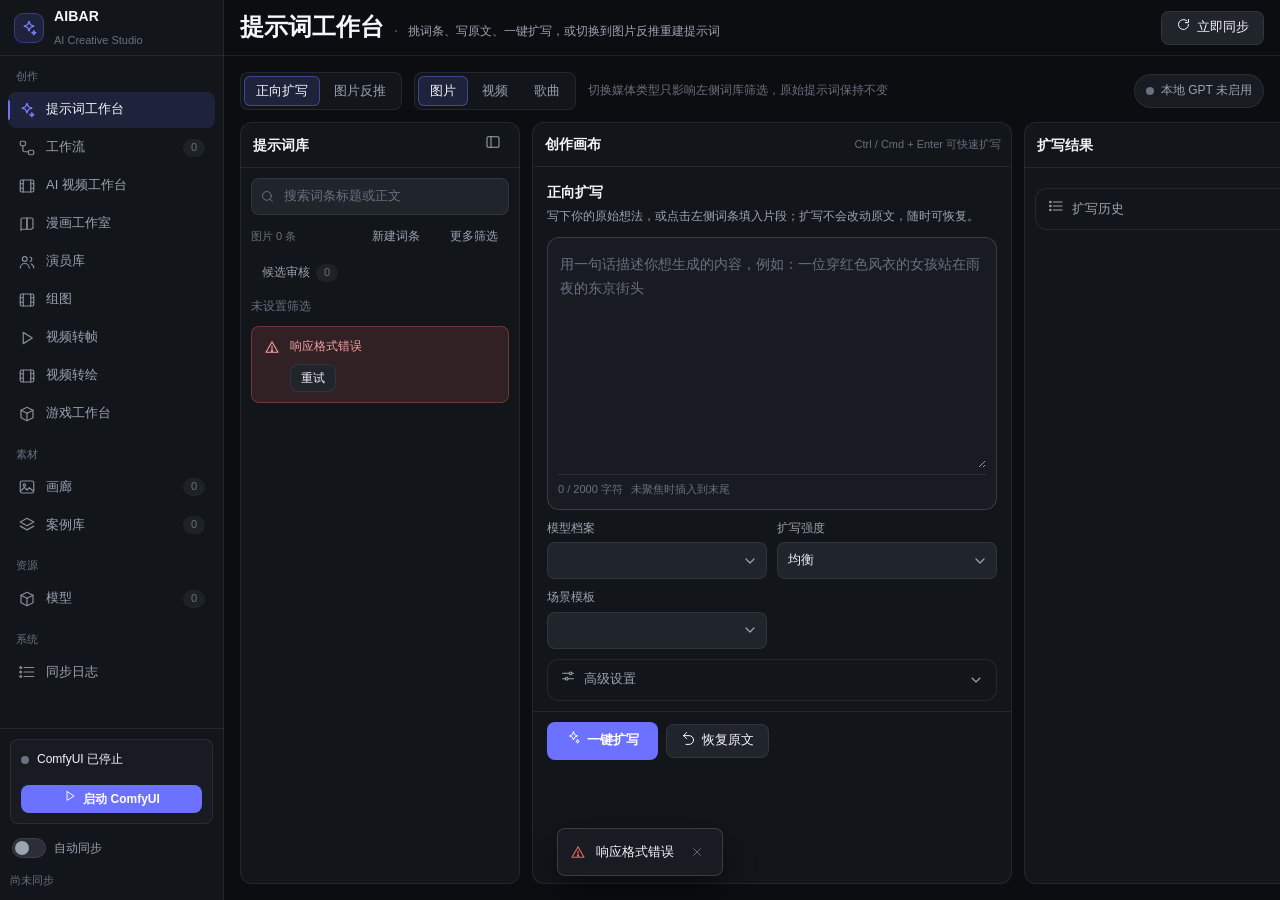
==== commit 4c036e16: "添加AI视频工作台" ====
--- a/static/index.html
+++ b/static/index.html
@@ -41,6 +41,10 @@
             <span class="nav-label">工作流</span>
             <span class="badge badge-count">0</span>
           </button>
+          <button type="button" class="nav-item" data-tab="ai-video">
+            <span class="nav-icon" data-icon="film" data-icon-size="18"></span>
+            <span class="nav-label">AI 视频工作台</span>
+          </button>
           <button type="button" class="nav-item" data-tab="comic">
             <span class="nav-icon" data-icon="book" data-icon-size="18"></span>
             <span class="nav-label">漫画工作室</span>
@@ -60,6 +64,10 @@
           <button type="button" class="nav-item" data-tab="videopaint">
             <span class="nav-icon" data-icon="film" data-icon-size="18"></span>
             <span class="nav-label">视频转绘</span>
+          </button>
+          <button type="button" class="nav-item" data-tab="game">
+            <span class="nav-icon" data-icon="cube" data-icon-size="18"></span>
+            <span class="nav-label">游戏工作台</span>
           </button>
         </div>
       </div>
@@ -167,6 +175,10 @@
               </div>
               <span class="studio-hint">切换媒体类型只影响左侧词库筛选，原始提示词保持不变</span>
               <span class="spacer"></span>
+              <button id="btn-ai-provider" type="button" class="ai-provider-chip" aria-label="本地 GPT 连接状态与自检">
+                <span id="ai-provider-dot" class="ai-provider-dot" aria-hidden="true"></span>
+                <span id="ai-provider-label">本地 GPT</span>
+              </button>
               <div class="studio-access">
                 <button id="btn-open-library" type="button" class="btn btn-secondary btn-sm access-library">
                   <span data-icon="panelLeft" data-icon-size="14"></span><span>词库</span>
@@ -313,6 +325,13 @@
                         <span class="caret" data-icon="chevronDown" data-icon-size="16"></span>
                       </button>
                       <div id="adv-panel" class="disclosure-body" hidden>
+                        <label class="field">
+                          <span class="field-label">扩写引擎</span>
+                          <select id="opt-provider" class="select">
+                            <option value="rules">本地规则（确定性，不联网）</option>
+                          </select>
+                        </label>
+                        <p class="text-tertiary">本地 GPT 已连接时默认走模型扩写；模型失败会自动回退本地规则。</p>
                         <label class="field">
                           <span class="field-label">目标工作流</span>
                           <select id="opt-workflow" class="select"></select>
@@ -501,6 +520,15 @@
       </section>
 
       <!-- ========================================================
+           AI 视频工作台：项目 / 阶段 / 资产 / 场景镜头
+           ======================================================== -->
+      <section class="panel" data-panel="ai-video" hidden aria-label="AI 视频工作台">
+        <div class="panel-inner">
+          <div id="ai-video-root"></div>
+        </div>
+      </section>
+
+      <!-- ========================================================
            漫画工作室（M12）
            ======================================================== -->
       <section class="panel" data-panel="comic" hidden aria-label="漫画工作室">
@@ -537,11 +565,29 @@
       </section>
 
       <!-- ========================================================
-           视频转绘（M16）：视频 → 逐帧提姿态 → 参考图锁脸重绘 → 组图 + 无背景序列帧
+           视频转绘（M16）：视频 → 逐帧提姿态 → Z-Image 骨架控姿重绘 → 组图 + 无背景序列帧
            ======================================================== -->
       <section class="panel" data-panel="videopaint" hidden aria-label="视频转绘">
         <div class="panel-inner">
           <div id="vp-root"></div>
+        </div>
+      </section>
+
+      <!-- ========================================================
+           游戏工作台（M18）：嵌入 XSXB Animation Director 构建产物
+           3D 动作库预览 / 时间轴修剪 / 导出 MP4 与八方向 PNG 序列。
+           用 iframe 隔离——原项目是 React + Three.js 单页应用，
+           与本站原生 JS 混跑会互相污染全局作用域与样式。
+           ======================================================== -->
+      <section class="panel" data-panel="game" hidden aria-label="游戏工作台">
+        <div class="panel-inner panel-inner--flush">
+          <iframe
+            id="game-frame"
+            class="game-frame"
+            src="/static/game/index.html"
+            title="游戏工作台"
+            loading="lazy"
+            referrerpolicy="no-referrer"></iframe>
         </div>
       </section>
 
@@ -647,6 +693,7 @@
 <script src="/static/js/groups.js"></script>
 <script src="/static/js/video.js"></script>
 <script src="/static/js/videopaint.js"></script>
+<script src="/static/js/ai-video.js"></script>
 <script src="/static/js/app.js"></script>
 </body>
 </html>
--- a/static/css/pages.css
+++ b/static/css/pages.css
@@ -50,6 +50,116 @@
 .studio-hint {
   font-size: var(--text-meta);
   color: var(--color-text-tertiary);
+}
+
+/* ---- 本地 GPT 状态胶囊 / 连接弹窗 ---- */
+
+.ai-provider-chip {
+  display: inline-flex;
+  align-items: center;
+  gap: 7px;
+  flex: none;
+  padding: 6px 11px;
+  border-radius: 999px;
+  border: 1px solid var(--color-border-default);
+  background: var(--color-bg-elevated);
+  color: var(--color-text-secondary);
+  font-size: var(--text-meta);
+  cursor: pointer;
+  transition: border-color var(--motion-fast) var(--ease-out),
+              background var(--motion-fast) var(--ease-out);
+}
+
+.ai-provider-chip:hover {
+  border-color: var(--color-border-strong);
+  background: var(--color-bg-surface);
+}
+
+.ai-provider-chip:focus-visible {
+  box-shadow: var(--focus-ring);
+}
+
+.ai-provider-dot {
+  width: 8px;
+  height: 8px;
+  border-radius: 50%;
+  background: var(--color-text-tertiary);
+  flex: none;
+}
+
+.ai-provider-dot.is-on {
+  background: var(--color-state-success);
+  box-shadow: 0 0 0 3px var(--color-state-success-soft);
+}
+
+.ai-provider-dot.is-off {
+  background: var(--color-state-warning);
+  box-shadow: 0 0 0 3px var(--color-state-warning-soft);
+}
+
+.ai-provider-panel {
+  display: grid;
+  gap: 10px;
+  min-width: min(520px, 100%);
+}
+
+.ai-provider-head {
+  display: flex;
+  align-items: center;
+  gap: 8px;
+}
+
+.ai-provider-row {
+  display: grid;
+  grid-template-columns: 84px minmax(0, 1fr);
+  gap: 10px;
+  align-items: baseline;
+  font-size: var(--text-meta);
+}
+
+.ai-provider-key {
+  color: var(--color-text-tertiary);
+  font-size: var(--text-meta-sm);
+}
+
+.ai-provider-value {
+  min-width: 0;
+  overflow-wrap: anywhere;
+  color: var(--color-text-primary);
+}
+
+.ai-provider-alert {
+  display: grid;
+  gap: 4px;
+  padding: 10px 12px;
+  border-radius: var(--radius-control);
+  border: 1px solid rgba(242, 184, 75, .35);
+  background: var(--color-state-warning-soft);
+  font-size: var(--text-meta);
+}
+
+.ai-provider-alert p {
+  margin: 0;
+  color: var(--color-text-secondary);
+}
+
+.ai-provider-models {
+  display: flex;
+  flex-wrap: wrap;
+  gap: 6px;
+}
+
+.ai-provider-code {
+  margin: 0;
+  padding: 10px 12px;
+  border-radius: var(--radius-control);
+  border: 1px solid var(--color-border-default);
+  background: var(--color-bg-sunken, #101317);
+  color: var(--color-text-secondary);
+  font-size: var(--text-meta-sm);
+  line-height: 1.6;
+  overflow-x: auto;
+  white-space: pre;
 }
 
 /* ---- 三栏主体 ---- */
@@ -891,6 +1001,18 @@
   gap: 12px;
   align-content: start;
 }
+
+.ai-video-thumb-clickable { cursor: zoom-in; }
+body.ai-video-viewer-open { overflow: hidden; }
+.ai-video-lightbox { grid-template-columns: minmax(0, 1fr); }
+.ai-video-lightbox .lightbox-stage { padding: 52px 76px; }
+.ai-video-lightbox .lightbox-stage img { max-height: calc(100vh - 104px); border-radius: 10px; }
+.ai-video-viewer-caption { position: absolute; left: 50%; bottom: 20px; transform: translateX(-50%); max-width: min(80vw, 760px); padding: 7px 12px; border-radius: var(--radius-pill); color: var(--color-text-secondary); background: rgba(16, 19, 23, .82); font-size: var(--text-meta); text-align: center; }
+.ai-video-viewer-close { position: absolute; top: 16px; right: 16px; z-index: 3; }
+.ai-video-viewer-nav { position: absolute; top: 50%; z-index: 3; width: 40px; height: 56px; transform: translateY(-50%); color: var(--color-text-primary); background: rgba(16, 19, 23, .78); border: 1px solid var(--color-border-default); }
+.ai-video-viewer-nav.is-prev { left: 16px; }
+.ai-video-viewer-nav.is-next { right: 16px; }
+.ai-video-viewer-nav:disabled { opacity: .3; cursor: default; }
 
 .lightbox-close {
   position: absolute;
@@ -1867,18 +1989,29 @@
 }
 .vp-frames {
   display: grid;
-  grid-template-columns: repeat(auto-fill, minmax(180px, 1fr));
+  /* 一张帧卡包含 2×2 图片和三枚工作流按钮，180px 会让替换元素的
+     固有宽度撑破网格；给卡片可读的下限，窄屏时自动换行。 */
+  grid-template-columns: repeat(auto-fit, minmax(min(100%, 320px), 1fr));
   gap: 12px;
+  align-items: start;
 }
 .vp-job-card,
 .vp-frame-card {
   padding: 12px;
 }
+.vp-frame-card {
+  /* grid 子项默认 min-width:auto，会把图片固有宽度当成卡片最小宽度。 */
+  min-width: 0;
+  max-width: 100%;
+  overflow: hidden;
+}
 .vp-frame-head {
   display: flex;
   align-items: center;
   justify-content: space-between;
   gap: 6px;
+  min-width: 0;
+  width: 100%;
   margin-bottom: 6px;
 }
 .vp-frame-idx { font-weight: 600; font-size: var(--text-sm, 13px); }
@@ -1886,6 +2019,8 @@
   display: flex;
   justify-content: flex-end;
   gap: 6px;
+  min-width: 0;
+  width: 100%;
   margin-top: 8px;
 }
 /* M17：帧卡片上「工作流」与「FLUX.2」两个按钮并排等宽；单个按钮时仍占满一行 */
@@ -1896,8 +2031,11 @@
 }
 .vp-frame-imgs {
   display: grid;
-  grid-template-columns: 1fr 1fr;
+  grid-template-columns: repeat(2, minmax(0, 1fr));
   gap: 4px;
+  min-width: 0;
+  width: 100%;
+  max-width: 100%;
 }
 .vp-thumb {
   position: relative;
@@ -1908,15 +2046,21 @@
 }
 .vp-thumb-img {
   width: 100%;
+  min-width: 0;
+  max-width: 100%;
   aspect-ratio: 3 / 4;
-  object-fit: cover;
+  object-fit: contain;
+  box-sizing: border-box;
   border-radius: 4px;
   background: var(--color-bg-interactive, #1a1a1e);
   border: 1px solid var(--color-border-default, #2a2a30);
 }
 .vp-thumb-empty {
   width: 100%;
+  min-width: 0;
+  max-width: 100%;
   aspect-ratio: 3 / 4;
+  box-sizing: border-box;
   display: flex;
   align-items: center;
   justify-content: center;
@@ -1932,3 +2076,260 @@
   text-overflow: ellipsis;
 }
 .vp-status-row { margin-top: 6px; }
+
+/* ---------------------------------------------------------------- M18 · 游戏工作台
+   嵌入 XSXB Animation Director（React + Three.js 单页应用）。
+   用 iframe 而非直接挂载：该应用自带全局样式与 DOM 根节点，与本站原生 JS
+   同页混跑会互相污染。iframe 是隔离成本最低的方式。
+   另需去掉 panel-inner 的居中宽度限制——3D 视口要吃满可用宽度。
+   --------------------------------------------------------------------------- */
+.panel[data-panel="game"] {
+  padding: 0;
+  overflow: hidden;
+}
+.panel[data-panel="game"] .panel-inner--flush {
+  max-width: none;
+  margin: 0;
+  height: 100%;
+}
+.game-frame {
+  display: block;
+  width: 100%;
+  height: 100%;
+  min-height: 640px;
+  border: 0;
+  /* 与内嵌应用 theme-color 一致，避免加载瞬间闪白 */
+  background: #101317;
+}
+
+/* ---------------------------------------------------------------- AI 视频工作台
+   项目轨与制作看板保持双栏；所有颜色沿用暗色 tokens，避免形成孤立主题。
+   --------------------------------------------------------------------------- */
+#ai-video-root { min-width: 0; }
+.ai-video-workbench {
+  display: grid;
+  grid-template-columns: minmax(210px, 248px) minmax(0, 1fr);
+  gap: var(--space-4);
+  min-width: 0;
+}
+.ai-video-projects {
+  position: sticky;
+  top: 0;
+  align-self: start;
+  display: grid;
+  gap: var(--space-3);
+  padding: var(--space-3);
+  border: 1px solid var(--color-border-default);
+  border-radius: var(--radius-card);
+  background: var(--color-bg-surface);
+}
+.ai-video-main { display: grid; gap: var(--space-4); min-width: 0; position: relative; }
+.ai-video-section,
+.ai-video-stage-panel,
+.ai-video-hero {
+  border: 1px solid var(--color-border-default);
+  border-radius: var(--radius-card);
+  background: var(--color-bg-surface);
+}
+.ai-video-section { display: grid; gap: var(--space-3); padding: var(--space-4); }
+.ai-video-section-head,
+.ai-video-stage-top,
+.ai-video-scene-head,
+.ai-video-shot-head,
+.ai-video-editor-head,
+.ai-video-form-actions {
+  display: flex;
+  align-items: center;
+  justify-content: space-between;
+  gap: var(--space-3);
+}
+.ai-video-section-title { margin: 0; font-size: var(--text-section); }
+.ai-video-project-list { display: grid; gap: 6px; }
+.ai-video-project-item {
+  display: grid;
+  gap: 3px;
+  width: 100%;
+  padding: 10px;
+  color: var(--color-text-primary);
+  text-align: left;
+  border: 1px solid transparent;
+  border-radius: var(--radius-control);
+  background: transparent;
+  cursor: pointer;
+}
+.ai-video-project-item span { color: var(--color-text-tertiary); font-size: var(--text-meta); }
+.ai-video-project-item:hover { background: var(--color-bg-elevated); }
+.ai-video-project-item.is-active { border-color: var(--color-brand-primary); background: var(--color-brand-soft); }
+.ai-video-project-item:focus-visible { outline: none; box-shadow: var(--focus-ring); }
+.ai-video-hero {
+  display: flex;
+  align-items: flex-start;
+  justify-content: space-between;
+  gap: var(--space-5);
+  padding: var(--space-5);
+  background: linear-gradient(135deg, var(--color-brand-soft), var(--color-bg-surface) 58%);
+}
+.ai-video-hero-copy { min-width: 0; }
+.ai-video-kicker { margin-bottom: 6px; color: var(--color-brand-hover); font-size: var(--text-meta-sm); font-weight: var(--weight-semibold); letter-spacing: .08em; }
+.ai-video-title { margin: 0; font-size: var(--text-page); }
+.ai-video-summary { max-width: 760px; margin: 8px 0 0; color: var(--color-text-secondary); line-height: 1.6; }
+.ai-video-hero-actions { display: flex; justify-content: flex-end; gap: 8px; flex-wrap: wrap; }
+.ai-video-stage-panel { display: grid; gap: var(--space-3); padding: var(--space-4); }
+.ai-video-progress { height: 6px; overflow: hidden; border-radius: var(--radius-pill); background: var(--color-bg-interactive); }
+.ai-video-progress span { display: block; height: 100%; border-radius: inherit; background: var(--color-brand-primary); transition: width var(--motion-normal) var(--ease-out); }
+.ai-video-stages { display: grid; grid-template-columns: repeat(6, minmax(0, 1fr)); gap: 8px; margin: 0; padding: 0; list-style: none; }
+.ai-video-stage { display: flex; align-items: center; gap: 7px; flex-wrap: wrap; min-width: 0; color: var(--color-text-tertiary); font-size: var(--text-meta); }
+.ai-video-stage small { flex-basis: 100%; padding-left: 25px; color: var(--color-text-tertiary); font-size: var(--text-meta-sm); line-height: 1.35; }
+.ai-video-stage-dot { display: grid; place-items: center; width: 28px; height: 28px; flex: none; border: 1px solid var(--color-border-strong); border-radius: 50%; font-family: var(--font-mono); font-size: 10px; }
+.ai-video-stage.is-done { color: var(--color-state-success); }
+.ai-video-stage.is-done .ai-video-stage-dot { border-color: var(--color-state-success); background: var(--color-state-success-soft); }
+.ai-video-stage.is-active { color: var(--color-text-primary); font-weight: var(--weight-semibold); }
+.ai-video-stage.is-active .ai-video-stage-dot { border-color: var(--color-brand-primary); background: var(--color-brand-soft); }
+.ai-video-stats { display: grid; grid-template-columns: repeat(5, minmax(0, 1fr)); gap: var(--space-3); }
+.ai-video-stat { display: grid; gap: 4px; padding: 14px; border: 1px solid var(--color-border-default); border-radius: var(--radius-card); background: var(--color-bg-elevated); }
+.ai-video-stat strong { font-size: 22px; }
+.ai-video-stat span { color: var(--color-text-tertiary); font-size: var(--text-meta); }
+.ai-video-assets { display: grid; grid-template-columns: repeat(auto-fill, minmax(230px, 1fr)); gap: 12px; }
+.ai-video-asset { display: grid; grid-template-columns: 48px minmax(0, 1fr) auto; align-items: center; gap: 10px; padding: 9px; border: 1px solid var(--color-border-default); border-radius: var(--radius-control); background: var(--color-bg-elevated); }
+.ai-video-asset-thumb { display: grid; place-items: center; width: 48px; height: 48px; overflow: hidden; border-radius: 7px; color: var(--color-text-tertiary); background: var(--color-bg-interactive); font: 10px var(--font-mono); }
+.ai-video-asset-thumb img { width: 100%; height: 100%; object-fit: cover; }
+.ai-video-asset-body { display: grid; gap: 3px; min-width: 0; }
+.ai-video-asset-body strong,
+.ai-video-asset-body span { overflow: hidden; text-overflow: ellipsis; white-space: nowrap; }
+
+/* 资产卡：图片 + 信息 + 生成入口 */
+.ai-video-asset-card { display: grid; grid-template-rows: auto 1fr auto; min-width: 0; border: 1px solid var(--color-border-default); border-radius: var(--radius-card); background: var(--color-bg-elevated); overflow: hidden; }
+.ai-video-asset-cover { position: relative; display: grid; place-items: center; min-height: 132px; background: linear-gradient(135deg, var(--color-bg-interactive), var(--color-bg-canvas)); }
+.ai-video-asset-cover img { width: 100%; height: 160px; object-fit: cover; display: block; }
+.ai-video-asset-initial { font-size: 34px; font-weight: var(--weight-semibold); color: var(--color-text-tertiary); }
+.ai-video-asset-cover small { color: var(--color-text-tertiary); font-size: var(--text-meta-sm); }
+.ai-video-asset-status { position: absolute; top: 8px; left: 8px; padding: 2px 7px; border-radius: var(--radius-pill); color: var(--color-text-secondary); background: rgba(16, 19, 23, .72); font-size: var(--text-meta-sm); backdrop-filter: blur(4px); }
+.ai-video-asset-status.is-ready,
+.ai-video-asset-status.is-locked { color: var(--color-state-success); background: rgba(57, 201, 130, .16); }
+.ai-video-asset-status.is-generating { color: var(--color-state-warning); background: rgba(242, 184, 75, .16); }
+.ai-video-asset-status.is-failed { color: var(--color-state-error); background: rgba(240, 90, 90, .16); }
+.ai-video-asset-card .ai-video-asset-body { padding: 10px 12px 4px; }
+.ai-video-asset-type { color: var(--color-text-tertiary); font-size: var(--text-meta-sm); }
+.ai-video-asset-desc { display: -webkit-box; margin: 2px 0 0; overflow: hidden; color: var(--color-text-secondary); font-size: var(--text-meta); line-height: 1.5; -webkit-line-clamp: 2; -webkit-box-orient: vertical; }
+.ai-video-asset-meta { margin-top: 2px; color: var(--color-text-tertiary); font-size: var(--text-meta-sm); }
+.ai-video-asset-error { margin: 4px 0 0; color: var(--color-state-error); font-size: var(--text-meta-sm); line-height: 1.4; }
+.ai-video-asset-warning { margin: 4px 0 0; color: var(--color-state-warning); font-size: var(--text-meta-sm); line-height: 1.4; }
+.ai-video-asset-actions { display: flex; gap: 6px; padding: 8px 12px 12px; }
+.ai-video-asset-actions .btn { flex: 1; }
+
+/* 资产详情：左侧大图 + 右侧信息 */
+.ai-video-asset-editor-preview { grid-column: 1 / -1; display: grid; grid-template-columns: 180px minmax(0, 1fr); gap: 14px; align-items: start; padding: 10px; border: 1px solid var(--color-border-default); border-radius: var(--radius-control); background: var(--color-bg-elevated); }
+.ai-video-asset-editor-cover { display: grid; place-items: center; min-height: 180px; overflow: hidden; border-radius: 8px; background: var(--color-bg-interactive); }
+.ai-video-asset-editor-cover img { width: 100%; height: 220px; object-fit: cover; display: block; }
+.ai-video-asset-editor-info { display: grid; gap: 5px; min-width: 0; }
+.ai-video-asset-editor-info strong { font-size: var(--text-section-sm); }
+.ai-video-asset-editor-info span { color: var(--color-text-tertiary); font-size: var(--text-meta); }
+.ai-video-field-span { grid-column: 1 / -1; margin: -6px 0 0; }
+
+/* 角色多图：多角度 / 表情变体 */
+.ai-video-asset-gallery-field { grid-column: 1 / -1; display: grid; gap: 8px; }
+.ai-video-asset-gallery { display: flex; gap: 8px; overflow-x: auto; padding-bottom: 4px; }
+.ai-video-asset-variant { flex: 0 0 132px; margin: 0; overflow: hidden; border: 1px solid var(--color-border-default); border-radius: var(--radius-control); background: var(--color-bg-elevated); }
+.ai-video-asset-variant img { display: block; width: 100%; height: 132px; object-fit: cover; }
+.ai-video-asset-variant-cap { padding: 5px 7px; color: var(--color-text-secondary); font-size: var(--text-meta-sm); }
+.ai-video-asset-variant-actions { display: flex; gap: 2px; padding: 0 5px 6px; }
+.ai-video-asset-variant-actions .btn { flex: 1; padding-left: 4px; padding-right: 4px; font-size: var(--text-meta-sm); }
+
+/* 出图工作流管理 */
+.ai-video-workflow-manager { display: grid; gap: 12px; min-width: min(520px, 100%); }
+.ai-video-workflow-list { display: grid; gap: 6px; max-height: 280px; overflow: auto; }
+.ai-video-workflow-row { display: flex; align-items: center; justify-content: space-between; gap: 10px; padding: 8px 10px; border: 1px solid var(--color-border-default); border-radius: var(--radius-control); background: var(--color-bg-elevated); }
+.ai-video-workflow-row > div { display: grid; gap: 2px; min-width: 0; }
+.ai-video-workflow-row strong,
+.ai-video-workflow-row span { overflow: hidden; text-overflow: ellipsis; white-space: nowrap; }
+.ai-video-workflow-row span { color: var(--color-text-tertiary); font-size: var(--text-meta-sm); }
+.ai-video-workflow-row.is-disabled { opacity: .62; }
+.ai-video-workflow-badge { margin-left: 6px; padding: 1px 6px; border-radius: var(--radius-pill); color: var(--color-state-warning); background: var(--color-state-warning-soft); font-size: var(--text-meta-sm); font-weight: var(--weight-regular); }
+.ai-video-workflow-badge.is-ok { color: var(--color-state-success); background: var(--color-state-success-soft); }
+
+@media (max-width: 760px) {
+  .ai-video-asset-editor-preview { grid-template-columns: 1fr; }
+  .ai-video-asset-editor-cover img { height: 180px; }
+}
+.ai-video-shots-head { position: sticky; top: 0; z-index: 3; align-items: flex-end; flex-wrap: wrap; padding: 8px 0; background: var(--color-bg-surface); }
+.ai-video-filters { display: flex; align-items: flex-end; justify-content: flex-end; gap: 8px; flex-wrap: wrap; }
+.ai-video-filters .ai-video-field { min-width: 140px; }
+.ai-video-scene-list { display: grid; gap: var(--space-3); }
+.ai-video-scene { display: grid; gap: var(--space-3); padding: var(--space-3); border: 1px solid var(--color-border-default); border-radius: var(--radius-card); background: var(--color-bg-canvas); }
+.ai-video-scene-actions { display: flex; align-items: center; justify-content: flex-end; gap: 6px; flex-wrap: wrap; }
+.ai-video-scene-head h4 { margin: 0; font-size: var(--text-section-sm); }
+.ai-video-scene-head p { margin: 4px 0 0; font-size: var(--text-meta); }
+.ai-video-shot-grid { display: grid; grid-template-columns: repeat(auto-fill, minmax(280px, 1fr)); gap: 10px; }
+.ai-video-shot-card { display: grid; gap: 10px; padding: 12px; border: 1px solid var(--color-border-default); border-radius: var(--radius-control); background: var(--color-bg-elevated); }
+.ai-video-status { padding: 3px 7px; border-radius: var(--radius-pill); color: var(--color-text-secondary); background: var(--color-bg-interactive); font-size: var(--text-meta-sm); }
+.ai-video-status.is-generating,
+.ai-video-status.is-lip_sync,
+.ai-video-status.is-review { color: var(--color-state-warning); background: var(--color-state-warning-soft); }
+.ai-video-status.is-approved,
+.ai-video-status.is-generated,
+.ai-video-status.is-ready { color: var(--color-state-success); background: var(--color-state-success-soft); }
+.ai-video-status.is-failed { color: var(--color-state-error); background: var(--color-state-error-soft); }
+.ai-video-shot-meta,
+.ai-video-qc { display: flex; gap: 6px; flex-wrap: wrap; color: var(--color-text-tertiary); font-size: var(--text-meta-sm); }
+.ai-video-shot-meta span,
+.ai-video-qc span { padding: 3px 6px; border-radius: var(--radius-pill); background: var(--color-bg-interactive); }
+.ai-video-shot-meta .is-lipsync { color: var(--color-brand-hover); background: var(--color-brand-soft); }
+.ai-video-qc .is-pass { color: var(--color-state-success); background: var(--color-state-success-soft); }
+.ai-video-shot-copy { display: -webkit-box; margin: 0; overflow: hidden; color: var(--color-text-secondary); font-size: var(--text-meta); line-height: 1.55; -webkit-line-clamp: 2; -webkit-box-orient: vertical; }
+.ai-video-shot-copy b { color: var(--color-text-primary); }
+.ai-video-frame-row { display: grid; grid-template-columns: repeat(2, minmax(0, 1fr)); gap: 8px; }
+.ai-video-frame { display: grid; gap: 4px; min-height: 68px; padding: 6px; overflow: hidden; border: 1px dashed var(--color-border-strong); border-radius: 6px; color: var(--color-text-tertiary); font-size: var(--text-meta-sm); }
+.ai-video-frame img { width: 100%; height: 74px; border-radius: 4px; object-fit: cover; }
+button.ai-video-frame { width: 100%; font: inherit; text-align: left; cursor: pointer; }
+button.ai-video-frame:hover { border-color: var(--color-border-strong); background: var(--color-bg-interactive); }
+.ai-video-frame small { color: var(--color-text-tertiary); font-size: var(--text-meta-sm); }
+.ai-video-frame.is-generating { border-color: var(--color-state-warning); animation: aibar-pulse 1.6s ease-in-out infinite; }
+.ai-video-frame.is-failed { border-color: var(--color-state-error); }
+.ai-video-frame.is-failed small { color: var(--color-state-error); }
+.ai-video-frame-generate { display: grid; gap: 8px; padding: 10px; border: 1px solid var(--color-border-default); border-radius: var(--radius-control); background: var(--color-bg-elevated); }
+.ai-video-frame-generate strong { font-size: var(--text-meta); }
+.ai-video-frame.has-image small { color: var(--color-brand-hover); }
+
+/* 首尾帧选择器 */
+.ai-video-frame-picker { display: grid; gap: 14px; min-width: min(640px, 100%); }
+.ai-video-frame-current { display: grid; grid-template-columns: 160px minmax(0, 1fr); gap: 12px; align-items: start; padding: 10px; border: 1px solid var(--color-border-default); border-radius: var(--radius-control); background: var(--color-bg-elevated); }
+.ai-video-frame-current > img { width: 160px; height: 120px; border-radius: 7px; object-fit: cover; }
+.ai-video-frame-current strong { display: block; margin-bottom: 4px; }
+.ai-video-frame-candidates { display: grid; grid-template-columns: repeat(auto-fill, minmax(120px, 1fr)); gap: 8px; max-height: 300px; overflow: auto; }
+.ai-video-frame-candidate { display: grid; gap: 4px; padding: 5px; border: 1px solid var(--color-border-default); border-radius: var(--radius-control); background: var(--color-bg-elevated); color: var(--color-text-secondary); font-size: var(--text-meta-sm); text-align: left; cursor: pointer; }
+.ai-video-frame-candidate:hover { border-color: var(--color-brand-primary); }
+.ai-video-frame-candidate img { width: 100%; height: 96px; border-radius: 5px; object-fit: cover; }
+.ai-video-frame-candidate span { overflow: hidden; text-overflow: ellipsis; white-space: nowrap; }
+.ai-video-frame-upload { display: grid; gap: 6px; }
+
+.ai-video-empty-copy { margin: 4px 0; color: var(--color-text-tertiary); font-size: var(--text-meta); }
+.ai-video-editor { position: fixed; inset: 0; z-index: var(--z-modal); display: flex; justify-content: flex-end; background: rgba(0, 0, 0, .58); }
+.ai-video-editor-panel { width: min(560px, 94vw); height: 100%; overflow: auto; padding: var(--space-4); background: var(--color-bg-surface); box-shadow: var(--shadow-overlay); }
+.ai-video-editor-head { position: sticky; top: 0; z-index: 1; padding: 4px 0 14px; background: var(--color-bg-surface); }
+.ai-video-editor-head h3 { margin: 0; }
+.ai-video-form { display: grid; grid-template-columns: repeat(2, minmax(0, 1fr)); gap: var(--space-3); }
+.ai-video-field { display: grid; gap: 6px; min-width: 0; }
+.ai-video-field:has(textarea),
+.ai-video-form-actions { grid-column: 1 / -1; }
+.ai-video-field input[type="checkbox"] { width: 18px; height: 18px; accent-color: var(--color-brand-primary); }
+.ai-video-textarea { resize: vertical; min-height: 82px; }
+.ai-video-form-actions { position: sticky; bottom: 0; justify-content: flex-end; padding: 14px 0 4px; background: var(--color-bg-surface); }
+
+@media (max-width: 1100px) {
+  .ai-video-workbench { grid-template-columns: 1fr; }
+  .ai-video-projects { position: static; }
+  .ai-video-project-list { grid-template-columns: repeat(auto-fit, minmax(180px, 1fr)); }
+  .ai-video-hero { flex-direction: column; }
+  .ai-video-hero-actions { justify-content: flex-start; }
+}
+@media (max-width: 760px) {
+  .ai-video-stats { grid-template-columns: repeat(2, minmax(0, 1fr)); }
+  .ai-video-stages { grid-template-columns: repeat(3, minmax(0, 1fr)); }
+  .ai-video-section-head,
+  .ai-video-scene-head { align-items: stretch; flex-direction: column; }
+  .ai-video-filters { justify-content: flex-start; }
+  .ai-video-filters .ai-video-field { flex: 1 1 130px; }
+  .ai-video-form { grid-template-columns: 1fr; }
+  .ai-video-field:has(textarea),
+  .ai-video-form-actions { grid-column: auto; }
+}
